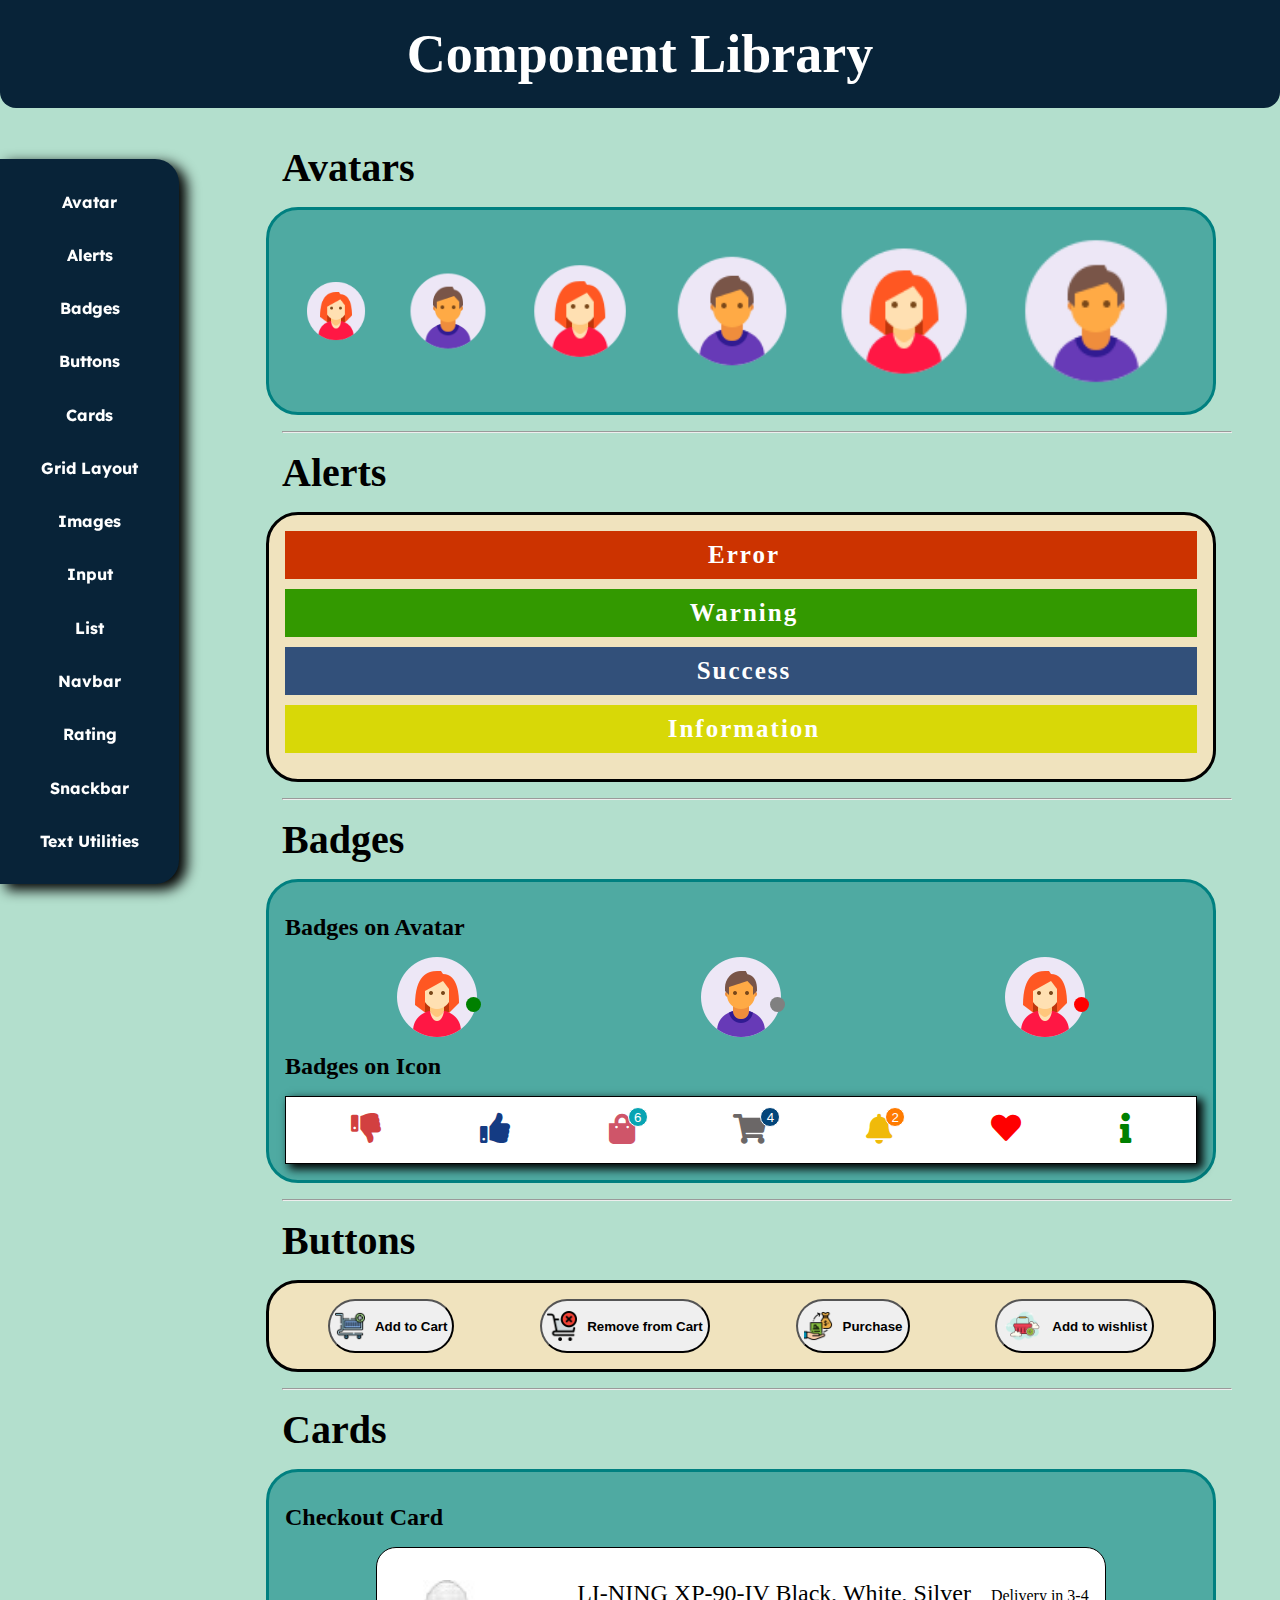
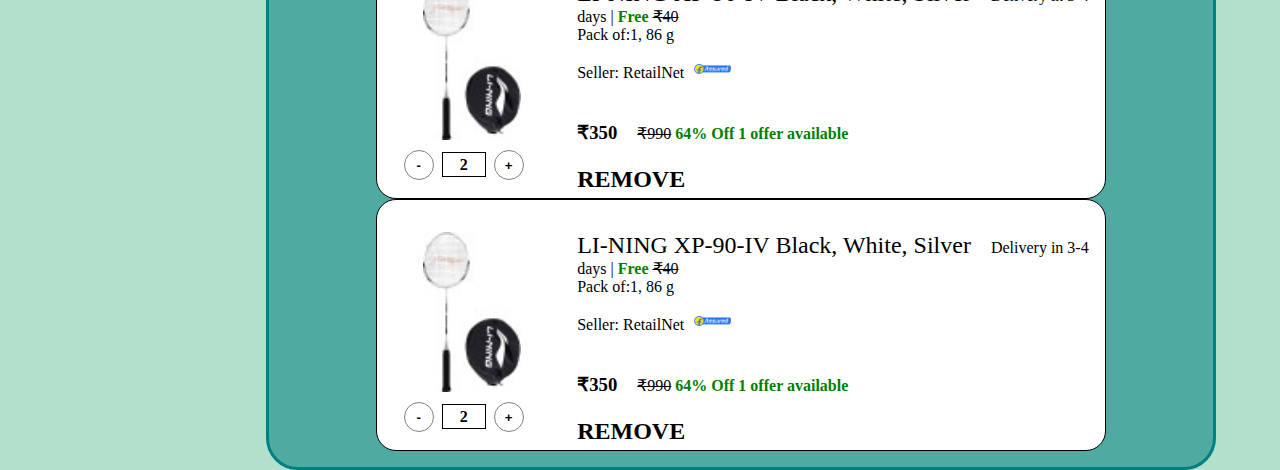
==== public/index.html @ 17024520 "Feat : Added badges on icon" ====
<!DOCTYPE html>
<html lang="en">

<head>
    <meta charset="UTF-8">
    <meta http-equiv="X-UA-Compatible" content="IE=edge">
    <meta name="viewport" content="width=device-width, initial-scale=1.0">
    <link rel="stylesheet" href="https://cdnjs.cloudflare.com/ajax/libs/font-awesome/5.15.3/css/all.min.css" />
    <link rel="stylesheet" href="style.css">
    <title>Component Library</title>
</head>

<body>

    <div class="layout">
        <div class="header">
            <h1>Component Library</h1>
        </div>
        <div class="side-bar">
            <ul>
                <li> <a href>Avatar </a></li>
                <li> <a href>Alerts </a></li>
                <li> <a href>Badges </a></li>
                <li> <a href>Buttons </a></li>
                <li> <a href>Cards </a></li>
                <li> <a href>Grid Layout </a></li>
                <li> <a href>Images </a></li>
                <li> <a href>Input </a></li>
                <li> <a href>List </a></li>
                <li> <a href>Navbar </a></li>
                <li> <a href>Rating </a></li>
                <li> <a href>Snackbar </a></li>
                <li> <a href>Text Utilities </a></li>
            </ul>
        </div>
        <div class="content">

            <!-- Avatar -->
            <div class="avatar">
                <h1 class="card-heading">Avatars</h1>

                <div class="avatars teal-card">
                    <img height="70px" src="../images/female.png" alt="Female">
                    <img height="90px" src="../images/male.png" alt="Male">
                    <img height="110px" src="../images/female.png" alt="Female">
                    <img height="130px" src="../images/male.png" alt="Male">
                    <img height="150px" src="../images/female.png" alt="Female">
                    <img height="170px" src="../images/male.png" alt="Male">
                </div>
            </div>
            <hr />

            <!-- Alerts -->
            <div>
                <h1 class="card-heading">Alerts</h1>
                <div class="offwhite-card alerts">
                    <h3 style=" background-color: rgb(204, 51, 0);" class="alert">Error</h3>
                    <h3 style="background-color: rgb(51, 153, 0)" class="alert">Warning</h3>
                    <h3 style="background-color: rgba(2, 42, 105, 0.801);" class="alert">Success</h3>
                    <h3 style="background-color:rgb(216, 216, 7)" class="alert">Information</h3>
                </div>
            </div>
            <hr />
            <!-- Badges -->
            <div>
                <h1 class="card-heading">Badges</h1>
                <div class="teal-card">
                    <h2 class="sub-heading">Badges on Avatar</h2>
                    <div class="badges-container">
                        <div class="green-image image">
                            <div style="color:green; font-weight:bold" class="dot ">Acitve</div>
                            <div class="green-dot "></div>
                        </div>
                        <div class="gray-image image ">
                            <div style="color:rgb(65, 62, 62); font-weight: bold; " class="dot ">Last seen a year ago</div>
                            <div class="gray-dot "></div>
                        </div>
                        <div class="red-image image ">
                            <div style="color:red;font-weight:bold " class=" dot ">Active 3h ago</div>
                            <div class="red-dot "></div>
                        </div>
                    </div>
                    <h2 class="sub-heading">Badges on Icon</h2>
                    <div class="icons">
                        <i style="color:rgba(200, 21, 21, 0.815)" class="fas fa-thumbs-down"></i>
                        <i style="color:rgb(20, 59, 131)" class="fas fa-thumbs-up"></i>
                        <div class="icon-tag">
                            <i style="color:rgb(207, 85, 105)" class="fas fa-shopping-bag"></i><button style="background-color:rgb(8, 164, 179);" class="number-on-icon">6</button>
                        </div>
                        <div class="icon-tag">
                            <i style="color:rgb(107, 103, 103)" class="fas fa-shopping-cart"></i>
                            <button style="background-color:rgb(3, 69, 122)" class="number-on-icon">4</button>
                        </div>
                        <div class="icon-tag">
                            <i style="color:rgb(240, 186, 10)" class="fas fa-bell"></i>
                            <button style="background-color:rgb(255, 123, 0); color:white" class="number-on-icon">2</button>
                        </div>


                        <i style="color:red" class="fas fa-heart"></i>
                        <i style="color:green" class="fas fa-info"></i>
                    </div>

                </div>
            </div>
            <hr>
            <!-- Buttons -->
            <div>
                <h1 class="card-heading ">Buttons</h1>
                <div class="offwhite-card ">
                    <div class="buttons ">
                        <button class="inline-button ">
                            <img height="30px " src="../images/add-to-cart.png " alt=" ">
                                Add to Cart
                        </button>
                        <button class="inline-button ">
                            <img height="30px " src="../images/remove-from-cart.png " alt=" ">
                                Remove from Cart
                        </button>
                        <button class="inline-button ">
                            <img height="30px " src="../images/purchase.png " alt=" ">
                                Purchase
                        </button>
                        <button class="inline-button ">
                            <img height="40px " src="../images/add-to-wishlist.png " alt=" ">
                                Add to wishlist
                        </button>
                    </div>

                </div>
            </div>
            <hr>

            <!-- Cards -->
            <div>
                <h1 class="card-heading">Cards</h1>
                <div class="teal-card">
                    <h2 class="sub-heading">Checkout Card</h2>
                    <div class="product-card">
                        <div class="product-img"></div>
                        <div class="product-desc">
                            <div class="product-information">
                                <h2 style="font-weight: lighter">LI-NING XP-90-IV Black, White, Silver</h2>
                                <span>Delivery in 3-4 days | </span>
                                <span style="color:green;font-weight:bold ">Free</span>
                                <s>₹40</s>
                                <p>Pack of:1, 86 g</p>
                                <div style="display: flex;">
                                    <p style="margin-right:10px">Seller: RetailNet </p>
                                    <img height="10px" src=" ../images/fassured.png " alt=" ">
                                </div>
                                <h3>₹350</h3> <span> <s>₹990</s></span>
                                <strong style="color:green">64% Off 1 offer available </strong>
                                <br>
                                <h2 style="display:block; font: size 1rem;margin-top:1.4rem; ">REMOVE</h2>
                            </div>
                        </div>
                        <div class=" product-regulator ">
                            <button>-</button>
                            <span>2</span>
                            <button>+</button>
                        </div>
                    </div>
                    <div class="product-card">
                        <div class="product-img"></div>
                        <div class="product-desc">
                            <div class="product-information">
                                <h2 style="font-weight: lighter">LI-NING XP-90-IV Black, White, Silver</h2>
                                <span>Delivery in 3-4 days | </span>
                                <span style="color:green;font-weight:bold ">Free</span>
                                <s>₹40</s>
                                <p>Pack of:1, 86 g</p>
                                <div style="display: flex;">
                                    <p style="margin-right:10px">Seller: RetailNet </p>
                                    <img height="10px" src=" ../images/fassured.png " alt=" ">
                                </div>
                                <h3>₹350</h3> <span> <s>₹990</s></span>
                                <strong style="color:green">64% Off 1 offer available </strong>
                                <br>
                                <h2 style="display:block; font: size 1rem;margin-top:1.4rem; ">REMOVE</h2>
                            </div>
                        </div>
                        <div class=" product-regulator ">
                            <button>-</button>
                            <span>2</span>
                            <button>+</button>
                        </div>
                    </div>
                    <div class="footer ">
                    </div>
                </div>

            </div>
        </div>
</body>

</html>
---- public/style.css ----
@import url('https://fonts.googleapis.com/css2?family=Lexend&display=swap');
 :root {
    --primarry-blue: #082338;
    --primary-green: #6DD47E;
}

*,
 ::after,
 ::before {
    padding: 0;
    margin: 0;
    box-sizing: border-box;
}

body {
    background-color: rgb(179, 223, 205);
}

.header {
    grid-area: header;
    display: flex;
    text-align: center;
    align-items: center;
    justify-content: center;
    font-size: 27px;
    border-radius: 0 0 1rem 1rem;
    background-color: var(--primarry-blue);
    color: white;
    height: 12vh;
}

.content {
    grid-area: content;
    margin-top: 6rem;
    margin-right: 2rem;
    margin-left: 1rem;
}

.side-bar {
    grid-area: side-bar;
    margin: 6rem 2rem 0rem 0rem;
    position: fixed;
    font-family: 'Lexend', sans-serif;
    color: white;
    padding: 1rem;
    top: 7%;
    font-weight: bold;
    width: 14%;
    height: 80.5vh;
    border-radius: 0 1.5rem 1.5rem 0;
    background-color: var(--primarry-blue);
    text-align: center;
    box-shadow: 7px 5px 13px 1px black;
    min-width: 100px;
}

hr {
    margin: 1rem;
}

.side-bar>ul {
    list-style: none;
    display: flex;
    flex-direction: column;
    justify-content: space-around;
    align-items: center;
    height: 100%;
}

.side-bar>ul>li {
    width: 100%;
}

.side-bar>ul>li>a {
    text-decoration: none;
    color: white
}

.side-bar>ul>li>a:hover {
    background-color: white;
    color: black;
    display: block;
    box-shadow: 7px 2px 13px 1px black;
    border-radius: 1rem;
    transition: 0.2s ease-out;
}

.footer {
    grid-area: footer;
}

.layout {
    display: grid;
    grid-template-columns: 250px 1fr;
    grid-template-rows: 3rem auto;
    grid-template-areas: "header header" "side-bar content" "footer footer";
}

.teal-card {
    background-color: rgba(0, 128, 128, 0.562);
    border: 3px solid teal;
    margin-right: 2rem;
    padding: 1rem;
    border-radius: 2rem;
}

.offwhite-card {
    background-color: #f0e3be;
    border: 3px solid rgb(0, 0, 0);
    margin-right: 2rem;
    padding: 1rem;
    border-radius: 2rem;
}

.avatars {
    text-align: center;
    display: flex;
    justify-content: space-around;
    align-items: center;
}

.card-heading {
    font-size: 40px;
    padding-left: 1rem;
    margin-bottom: 1rem;
}

.alerts {
    display: flex;
    flex-direction: column;
    text-align: center;
}

.alert {
    padding: 10px;
    letter-spacing: 2px;
    font-weight: bold;
    padding-left: 1rem;
    margin-bottom: 10px;
    color: white;
    font-size: 25px;
}

.sub-heading {
    margin-bottom: 1rem;
    margin-top: 1rem;
}


/* badges are form header */

.green-image {
    background: url("../images/female.png");
    width: 5rem;
    height: 5rem;
    background-position: center;
    background-repeat: no-repeat;
    position: relative;
}

.black-image {
    background: url("../images/female.png");
    width: 5rem;
    height: 5rem;
    background-position: center;
    background-repeat: no-repeat;
    position: relative;
}

.gray-image {
    background: url("../images/male.png");
    width: 5rem;
    height: 5rem;
    background-position: center;
    background-repeat: no-repeat;
    position: relative;
}

.image>div {
    width: 15px;
    height: 15px;
    background-color: green;
    border-radius: 50%;
    position: absolute;
    right: -5%;
    top: 50%;
}

.badges-container {
    display: flex;
    flex-direction: row;
    justify-content: space-around;
}

div.green-dot {
    background: green;
}

div.gray-dot {
    background: gray;
}

div.red-dot {
    background: red;
}

.green-image {
    background: url("../images/female.png");
    width: 5rem;
    height: 5rem;
    background-position: center;
    background-repeat: no-repeat;
    position: relative;
}

.red-image {
    background: url("../images/female.png");
    width: 5rem;
    height: 5rem;
    background-position: center;
    background-repeat: no-repeat;
    position: relative;
}

.gray-image {
    background: url("../images/male.png");
    width: 5rem;
    height: 5rem;
    background-position: center;
    background-repeat: no-repeat;
    position: relative;
}

div.dot {
    width: 100px;
    height: 30px;
    background-color: rgb(250, 250, 250);
    border-radius: 0px;
    position: absolute;
    top: 38%;
    left: 100%;
    display: none;
    border: 1px solid black;
}

.image:hover>div.dot {
    display: block;
    border-radius: 1rem;
    text-align: center;
    font-size: 0.7rem;
    padding-top: 0.4rem;
}

.icons {
    border: 1px solid black;
    padding: 1rem;
    font-size: 30px;
    background-color: white;
    display: flex;
    justify-content: space-around;
    box-shadow: 5px 4px 9px 1px rgb(0 0 0);
    position: relative;
}

.icon-tag {
    position: relative;
    z-index: 1;
}

.number-on-icon {
    position: absolute;
    height: 20px;
    width: 20px;
    border-radius: 50%;
    border: 0px;
    z-index: 2;
    color: white;
    border: 1px solid white;
    overflow: hidden;
    right: -13px;
    top: -6px;
}

.inline-button {
    display: flex;
    justify-content: space-between;
    align-items: center;
    padding: 5px;
    border-radius: 2rem;
    font-weight: bold;
}

.buttons {
    display: flex;
    justify-content: space-around;
}

.buttons img {
    margin-right: 10px;
}

.product-img {
    grid-area: "product-img";
    background: url("../images/item1.jpeg");
    background-repeat: no-repeat;
    height: 100%;
    background-position: center;
    width: 100%;
    margin-top: 1rem;
    background-size: contain;
}

.product-regulator {
    margin-top: 1rem;
    margin-left: 20px;
    text-align: center;
    grid-area: "regulator";
    width: 70%
}

.product-desc {
    grid-area: "desc";
    margin-top: 1rem;
}

.product-card {
    display: grid;
    background: white;
    grid-template-columns: 190px 1fr;
    grid-template-rows: 10rem 3rem;
    grid-template-areas: "product-img desc" "regulator desc";
    grid-gap: 10px;
    margin: auto;
    border: 1px solid black;
    max-width: 80%;
    padding: 1rem 0;
    border-radius: 20px;
}

.product-regulator span {
    border: 1px solid black;
    margin: 0 4px;
    padding: 3px 17px;
    font-weight: bold;
}

.product-regulator button {
    padding: 0 10px;
    border-radius: 50%;
    height: 30px;
    border: 1px solid gray;
    background-color: white;
    font-weight: bold;
    width: 30px;
}

.product-information h2,
.product-information h3 {
    display: inline;
    margin-right: 1rem;
    margin-top: 1rem;
}

.product-information * {
    margin-bottom: 20px;
}
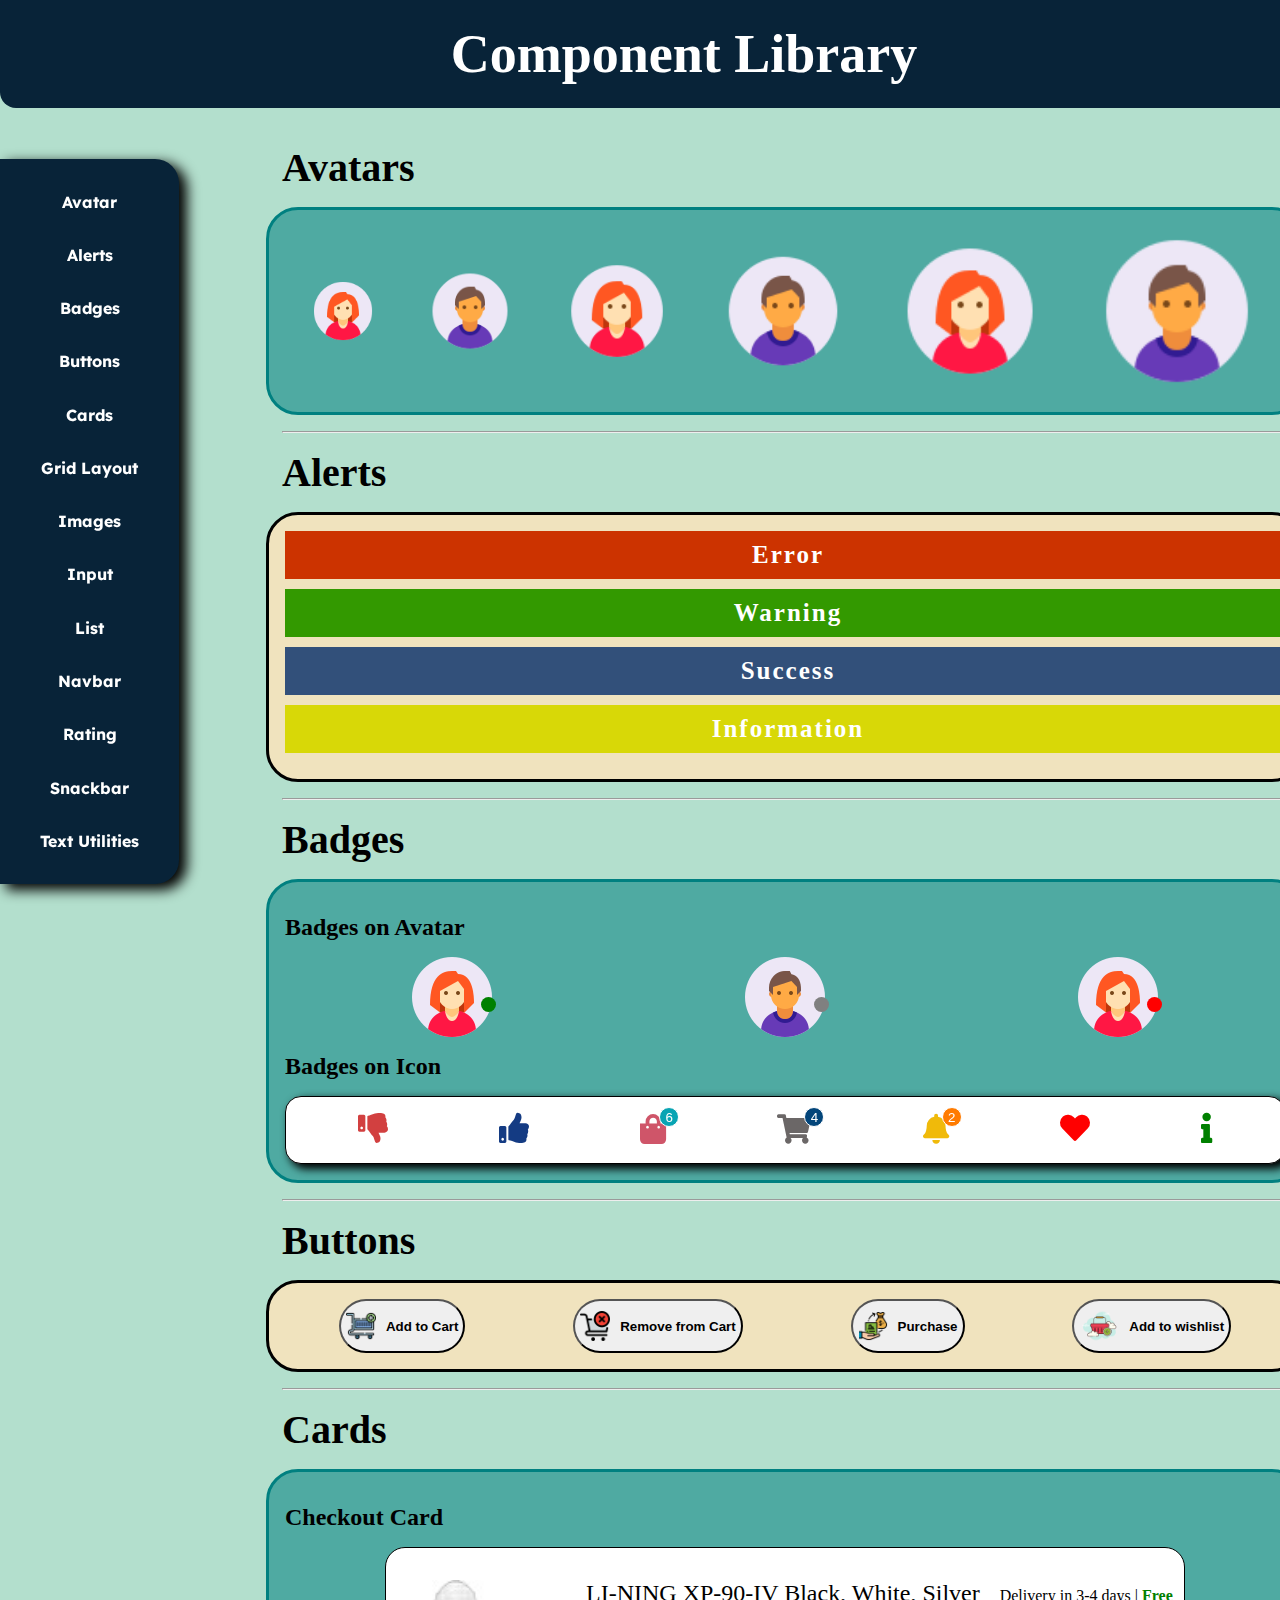
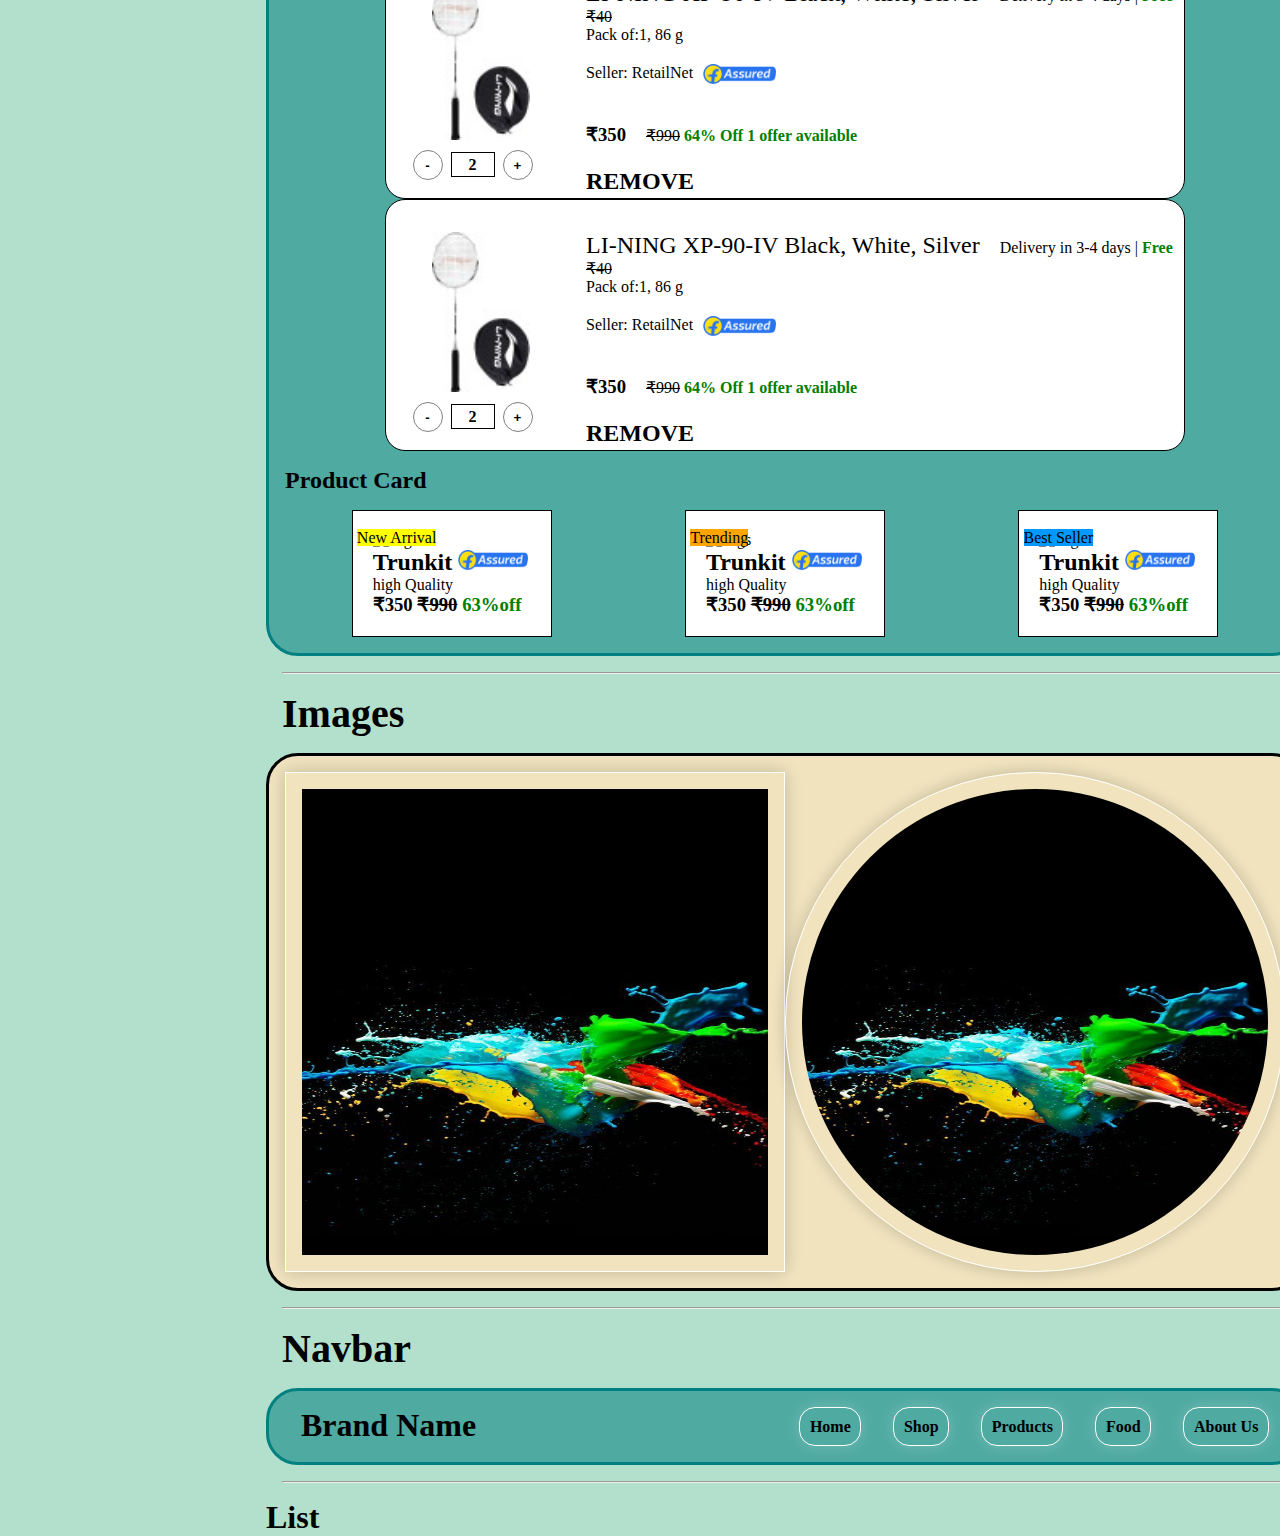
==== commit 0d9b3e0f: "Feat : Added Images and Navbar" ====
--- a/public/index.html
+++ b/public/index.html
@@ -147,7 +147,7 @@
                                 <p>Pack of:1, 86 g</p>
                                 <div style="display: flex;">
                                     <p style="margin-right:10px">Seller: RetailNet </p>
-                                    <img height="10px" src=" ../images/fassured.png " alt=" ">
+                                    <img height="20px" src=" ../images/fassured.png " alt=" ">
                                 </div>
                                 <h3>₹350</h3> <span> <s>₹990</s></span>
                                 <strong style="color:green">64% Off 1 offer available </strong>
@@ -172,7 +172,7 @@
                                 <p>Pack of:1, 86 g</p>
                                 <div style="display: flex;">
                                     <p style="margin-right:10px">Seller: RetailNet </p>
-                                    <img height="10px" src=" ../images/fassured.png " alt=" ">
+                                    <img height="20px" src=" ../images/fassured.png " alt=" ">
                                 </div>
                                 <h3>₹350</h3> <span> <s>₹990</s></span>
                                 <strong style="color:green">64% Off 1 offer available </strong>
@@ -186,11 +186,101 @@
                             <button>+</button>
                         </div>
                     </div>
+
                     <div class="footer ">
                     </div>
-                </div>
-
-            </div>
+
+                    <h2 class="sub-heading">Product Card</h2>
+                    <div style="margin-top: 10px;" class="cart-opt ">
+                        <div style=" padding:20px;border:1px solid black;background-color: #fff; " class="cart-option ">
+                            <div class="cart-opt-img ">
+                                <div class="cart-tag ">
+                                    <span style="background-color:yellow; ">New Arrival</span>
+                                </div>
+                                <img width="50px " height="170px " src="https://images-na.ssl-images-amazon.com/images/I/815O9y5VD%2BL._SL1500_.jpg " alt="bags ">
+                            </div>
+                            <div class="cart-opt-info ">
+                                <h2>Trunkit <img width="70px " height="20px " src="../images/fassured.png " alt=" "></h2>
+                                <h3 style="font-weight: 200; font-size: 1rem; ">high Quality</h3>
+                                <h3>₹350 <s>₹990</s> <span style="color: green; ">63%off</span></h3>
+                            </div>
+                        </div>
+                        <div style=" padding:20px;border:1px solid black;background-color: #fff; " class="cart-option ">
+                            <div class="cart-opt-img ">
+                                <div class="cart-tag ">
+                                    <span style="background-color: orange;margin-right: 90px; ">Trending</span>
+                                </div>
+                                <img width="50px " height="170px " src="https://images-na.ssl-images-amazon.com/images/I/815O9y5VD%2BL._SL1500_.jpg " alt="bags ">
+                            </div>
+                            <div class="cart-opt-info ">
+                                <h2>Trunkit <img width="70px " height="20px " src="../images/fassured.png " alt=" "></h2>
+                                <h3 style="font-weight: 200; font-size: 1rem; ">high Quality</h3>
+                                <h3>₹350 <s>₹990</s> <span style="color: green; ">63%off</span></h3>
+                            </div>
+                        </div>
+                        <div style=" padding:20px;border:1px solid black;background-color: #fff; " class="cart-option ">
+                            <div class="cart-opt-img ">
+                                <div class="cart-tag ">
+                                    <span style="background-color: rgb(0, 153, 255); padding-bottom: px; ">Best Seller</span>
+                                </div>
+                                <img width="50px " height="170px " src="https://images-na.ssl-images-amazon.com/images/I/815O9y5VD%2BL._SL1500_.jpg " alt="bags ">
+                            </div>
+                            <div class="cart-opt-info ">
+                                <h2>Trunkit <img width="70px " height="20px " src="../images/fassured.png " alt=" "></h2>
+                                <h3 style="font-weight: 200; font-size: 1rem; ">high Quality</h3>
+                                <h3>₹350 <s>₹990</s> <span style="color: green; ">63%off</span></h3>
+                            </div>
+                        </div>
+
+                    </div>
+
+                </div>
+
+            </div>
+            <hr>
+            <!-- Images -->
+            <div>
+                <h1 class="card-heading"> Images</h1>
+                <div class="offwhite-card">
+                    <div style="display: flex; justify-content: space-around;">
+                        <img class="rectangular-image" height="500px" src=" ../images/responsive.jpg " alt="rectangular image ">
+                        <img class="circular-image" src="../images/responsive.jpg" height="500px" alt="">
+                    </div>
+                </div>
+            </div>
+            <hr>
+            <!-- navbar -->
+            <div>
+                <h1 class="card-heading">Navbar</h1>
+                <div class="teal-card">
+                    <div style="display: flex; justify-content: space-between; padding: 0 1rem">
+                        <h1>Brand Name</h1>
+                        <ul style="display:flex; justify-content: space-around;">
+                            <li class="nav-content">
+                                Home
+                            </li>
+                            <li class="nav-content">
+                                Shop
+                            </li>
+                            <li class="nav-content">
+                                Products
+                            </li>
+                            <li class="nav-content">
+                                Food
+                            </li>
+                            <li class="nav-content">
+                                About Us
+                            </li>
+                        </ul>
+                    </div>
+                </div>
+            </div>
+            <hr>
+            <!-- List -->
+            <div>
+                <h1>List</h1>
+            </div>
+
         </div>
 </body>
 
--- a/public/style.css
+++ b/public/style.css
@@ -254,6 +254,7 @@
 .icons {
     border: 1px solid black;
     padding: 1rem;
+    border-radius: 1rem;
     font-size: 30px;
     background-color: white;
     display: flex;
@@ -363,4 +364,66 @@
 
 .product-information * {
     margin-bottom: 20px;
+}
+
+.cart-option {
+    width: 200px;
+    text-align: left;
+}
+
+.cart-opt-img>img {
+    width: 90%;
+    background-size: contain;
+}
+
+.cart-opt-img {
+    position: relative;
+}
+
+.cart-opt {
+    display: flex;
+    flex-direction: row;
+    justify-content: space-around;
+}
+
+.cart-tag {
+    display: inline-block;
+    position: absolute;
+    top: -10%;
+    left: -10%;
+}
+
+.rectangular-image {
+    border: 1px solid white;
+    height: 500px;
+    width: 500px;
+    padding: 1rem;
+    box-shadow: 0 0 1rem 0 rgba(0, 0, 0, .2);
+}
+
+.circular-image {
+    border: 1px solid white;
+    border-radius: 50%;
+    height: 500px;
+    width: 500px;
+    padding: 1rem;
+    box-shadow: 0 0 1rem 0 rgba(0, 0, 0, .2);
+}
+
+.nav-content {
+    border: 1px solid white;
+    margin-left: 2rem;
+    display: inline;
+    align-self: center;
+    font-weight: bolder;
+    padding: 0.6rem;
+    border-radius: 1rem;
+    box-shadow: 0 0 1rem 0 rgba(255, 255, 255, 0.2);
+}
+
+.nav-content:hover {
+    background-color: teal;
+    color: white;
+    box-shadow: 9px 8px 2rem 0px rgb(255 255 255 / 20%);
+    cursor: pointer;
 }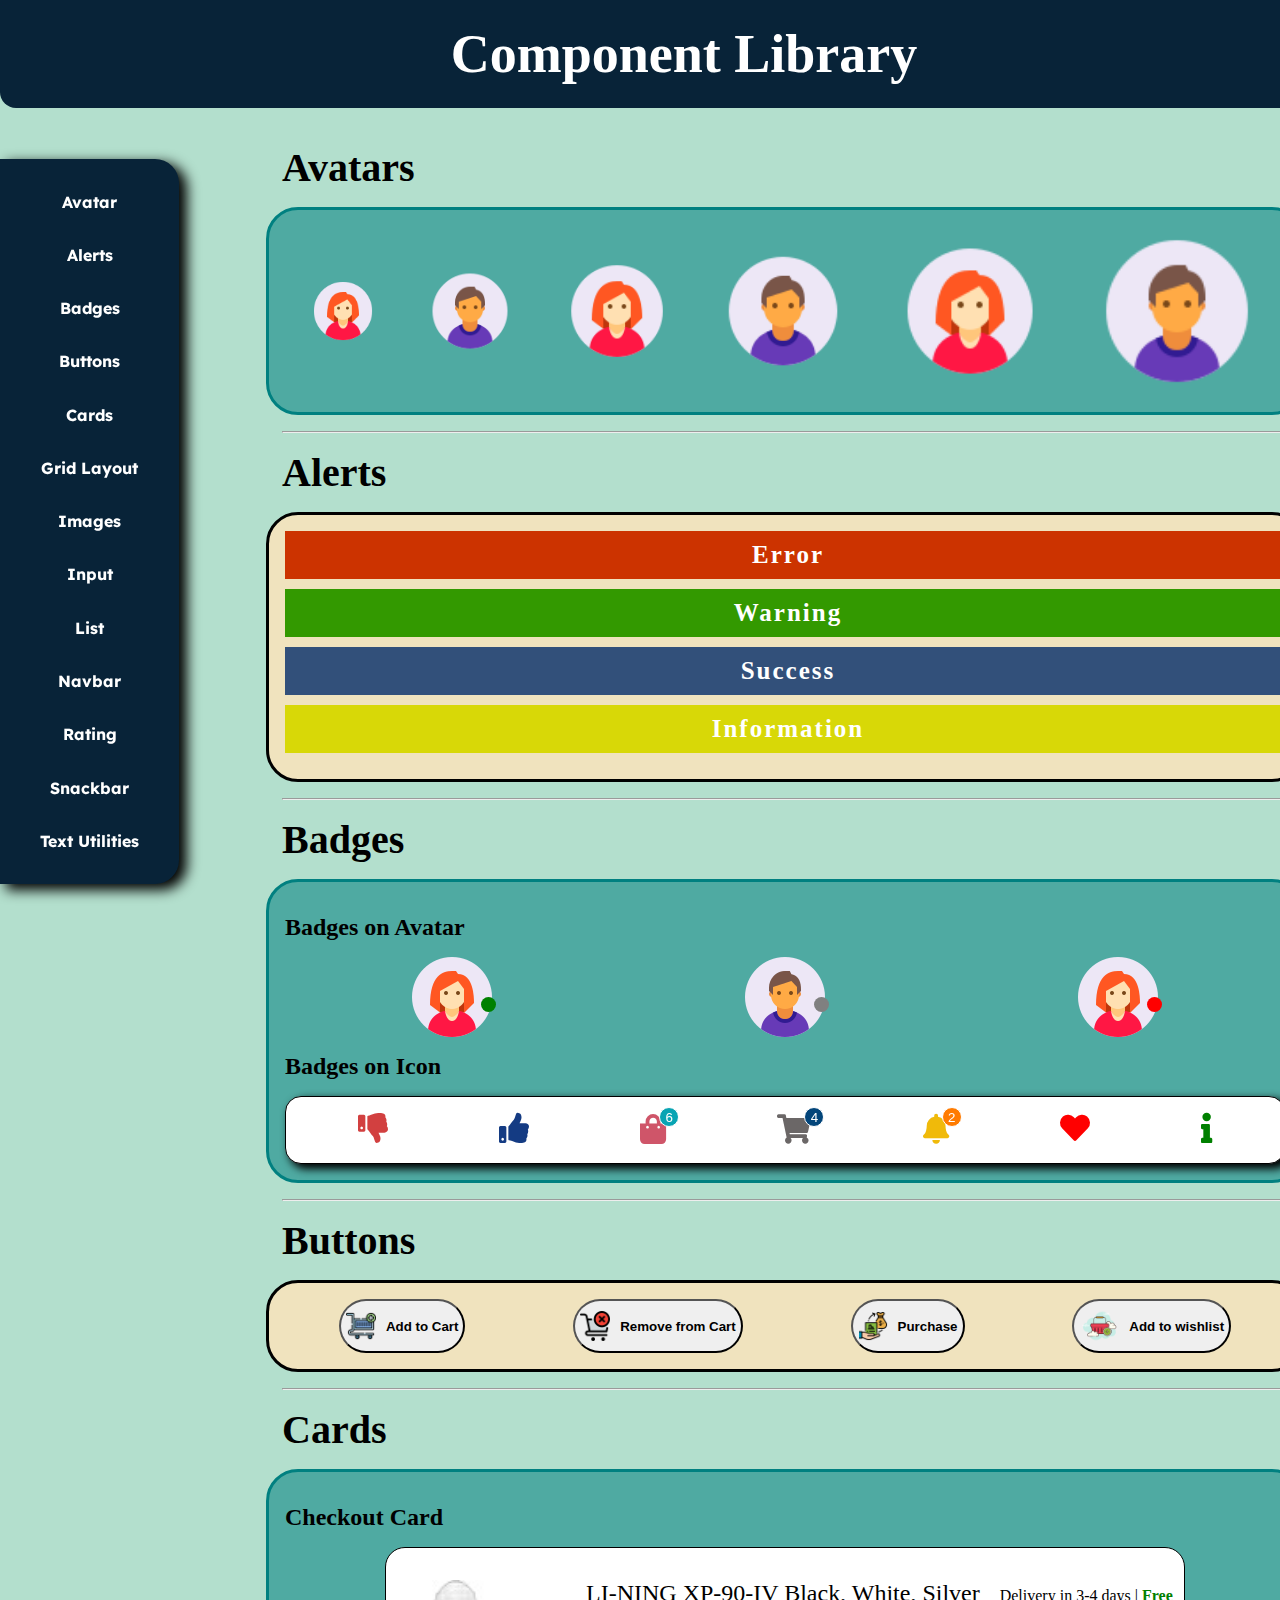
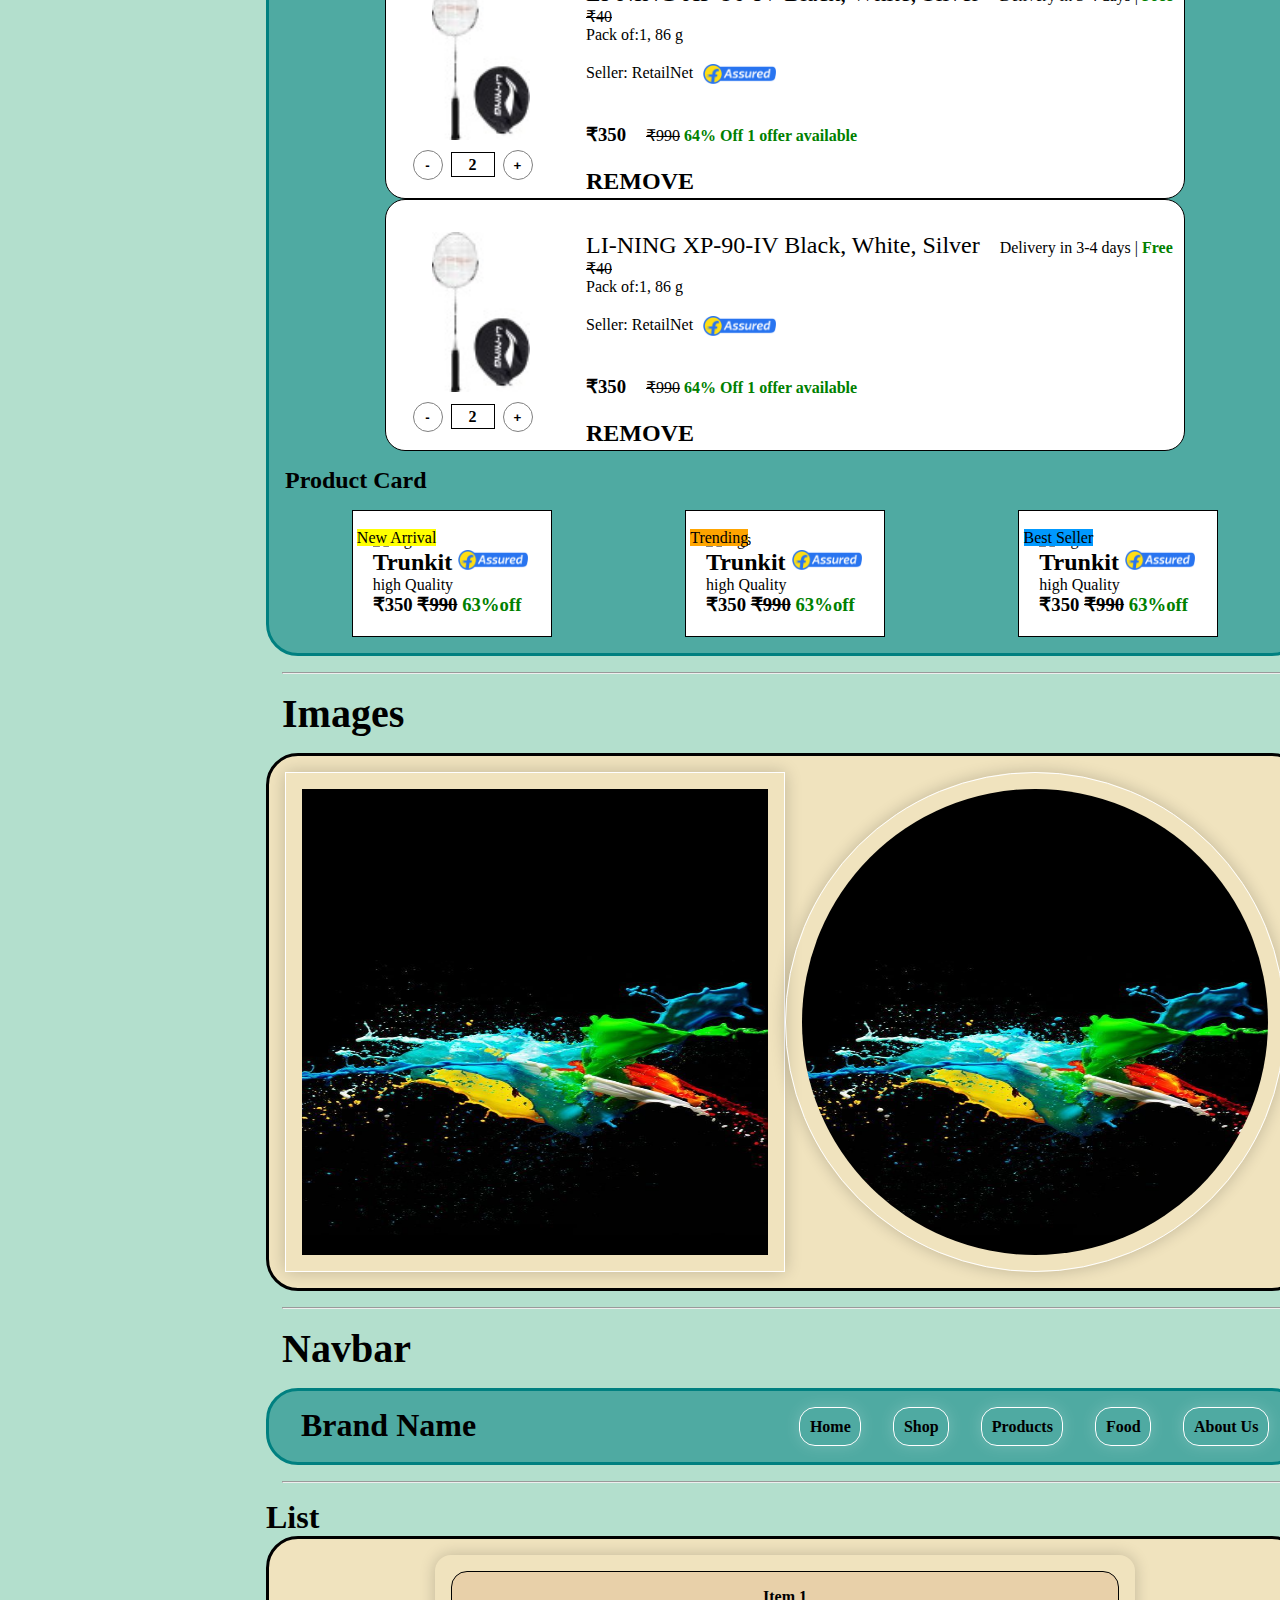
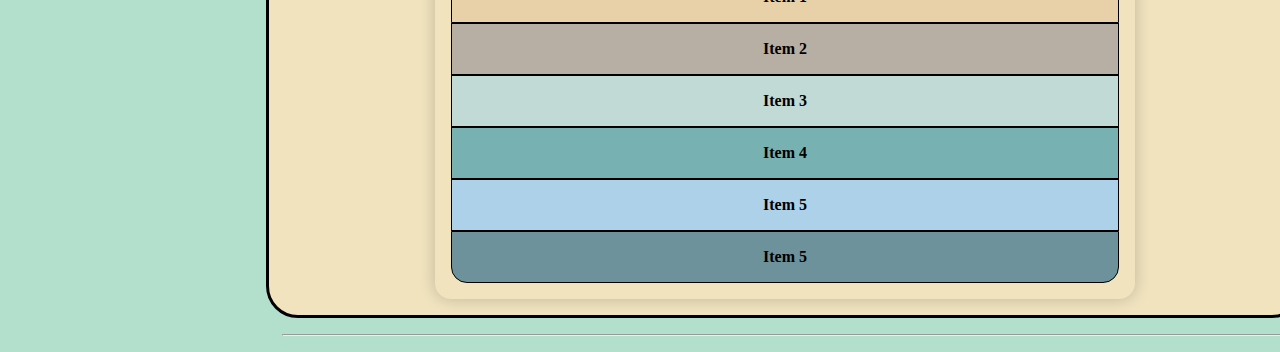
==== commit be37c305: "Feat : Added List" ====
--- a/public/index.html
+++ b/public/index.html
@@ -279,7 +279,18 @@
             <!-- List -->
             <div>
                 <h1>List</h1>
-            </div>
+                <div class=" offwhite-card">
+                    <div class="lists">
+                        <p style="background:#E8D0A9; border-radius: 1rem 1rem 0rem 0rem;" class="list-items">Item 1</p>
+                        <p style="background:#B7AFA3;" class="list-items">Item 2</p>
+                        <p style="background:#C1DAD6;" class="list-items">Item 3</p>
+                        <p style="background:#77b1b1;" class="list-items">Item 4</p>
+                        <p style="background: #ACD1E9;" class="list-items">Item 5</p>
+                        <p style="background:#6d929B; border-radius: 0rem 0rem 1rem 1rem;" class=" list-items ">Item 5</p>
+                    </div>
+                </div>
+            </div>
+            <hr>
 
         </div>
 </body>
--- a/public/style.css
+++ b/public/style.css
@@ -426,4 +426,25 @@
     color: white;
     box-shadow: 9px 8px 2rem 0px rgb(255 255 255 / 20%);
     cursor: pointer;
+}
+
+.lists {
+    display: flex;
+    flex-direction: column;
+    border: 1px;
+    width: 70%;
+    padding: 1rem 1rem;
+    justify-content: center;
+    margin: auto;
+    box-shadow: 0 0 1rem 0 rgba(0, 0, 0, .2);
+    border-radius: 1rem;
+}
+
+.list-items {
+    border: 1px solid black;
+    justify-content: space-around;
+    text-align: center;
+    padding: 1rem;
+    color: black;
+    font-weight: bold;
 }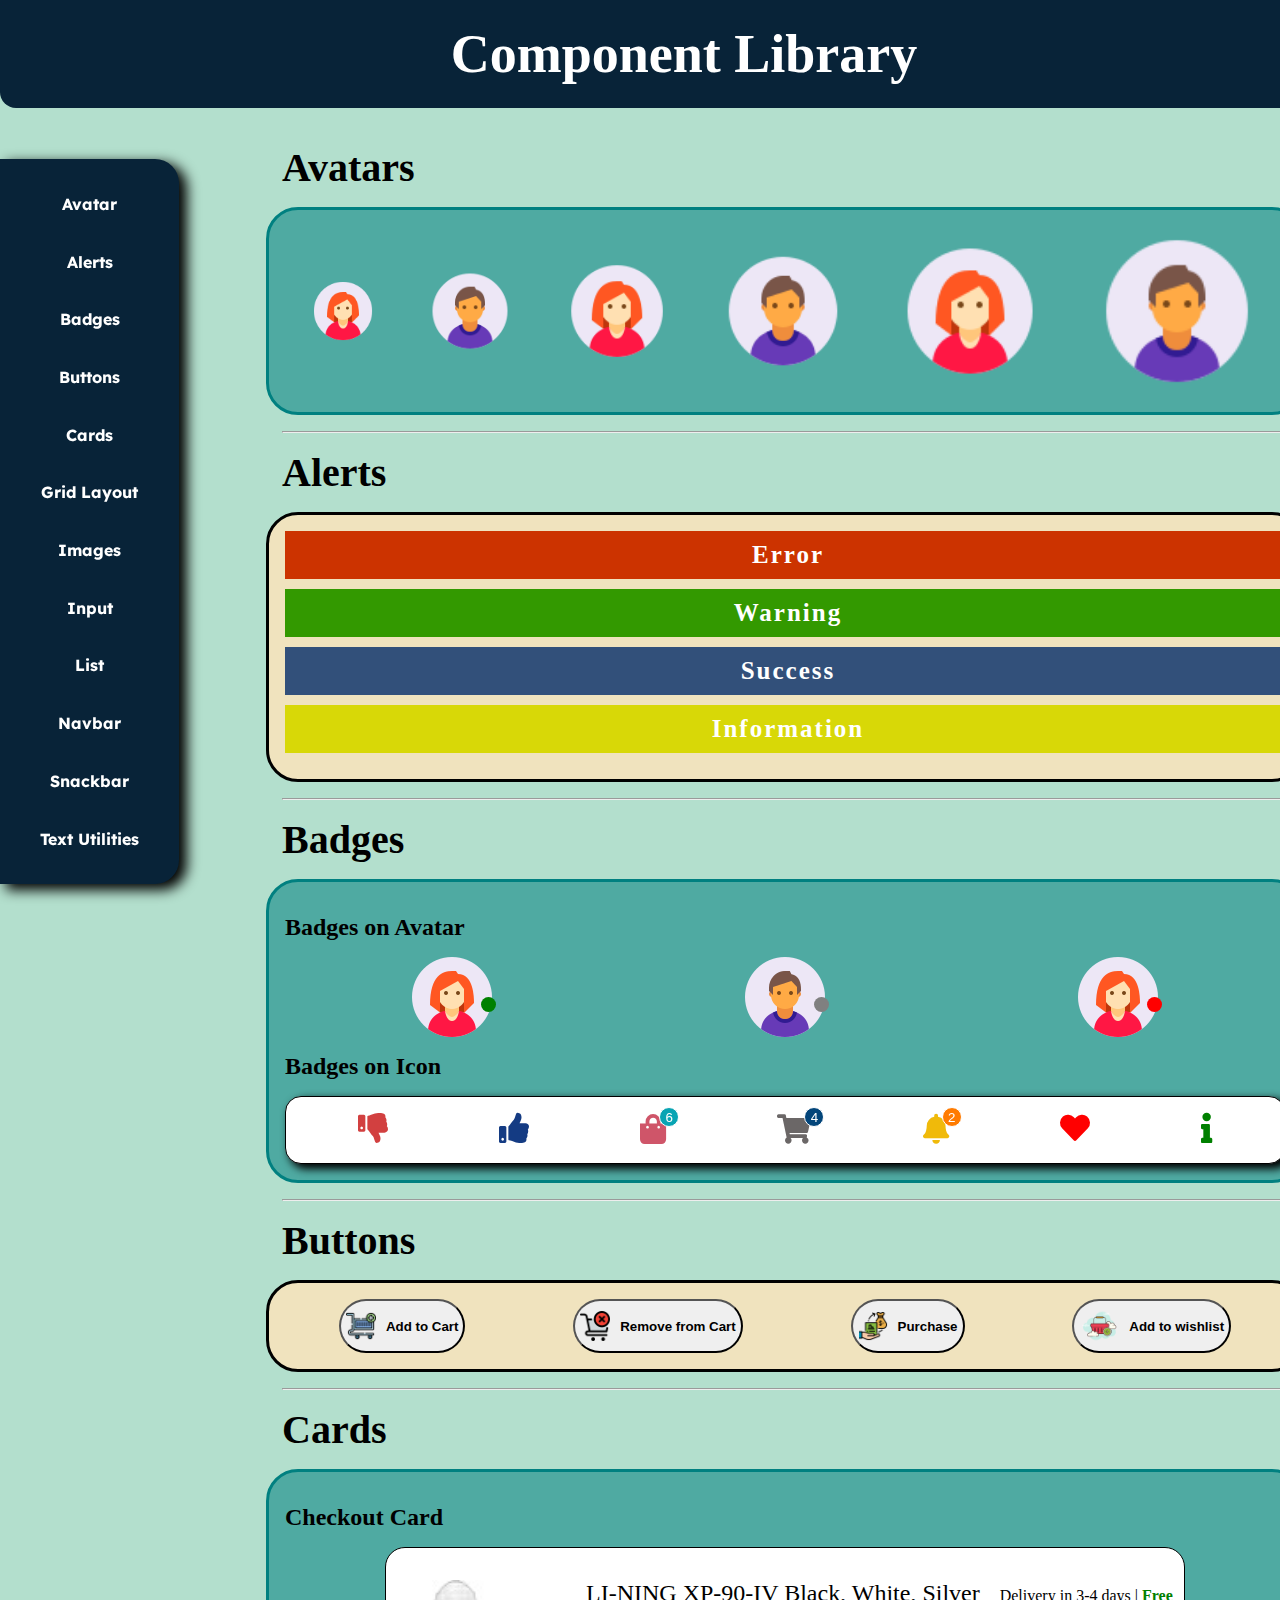
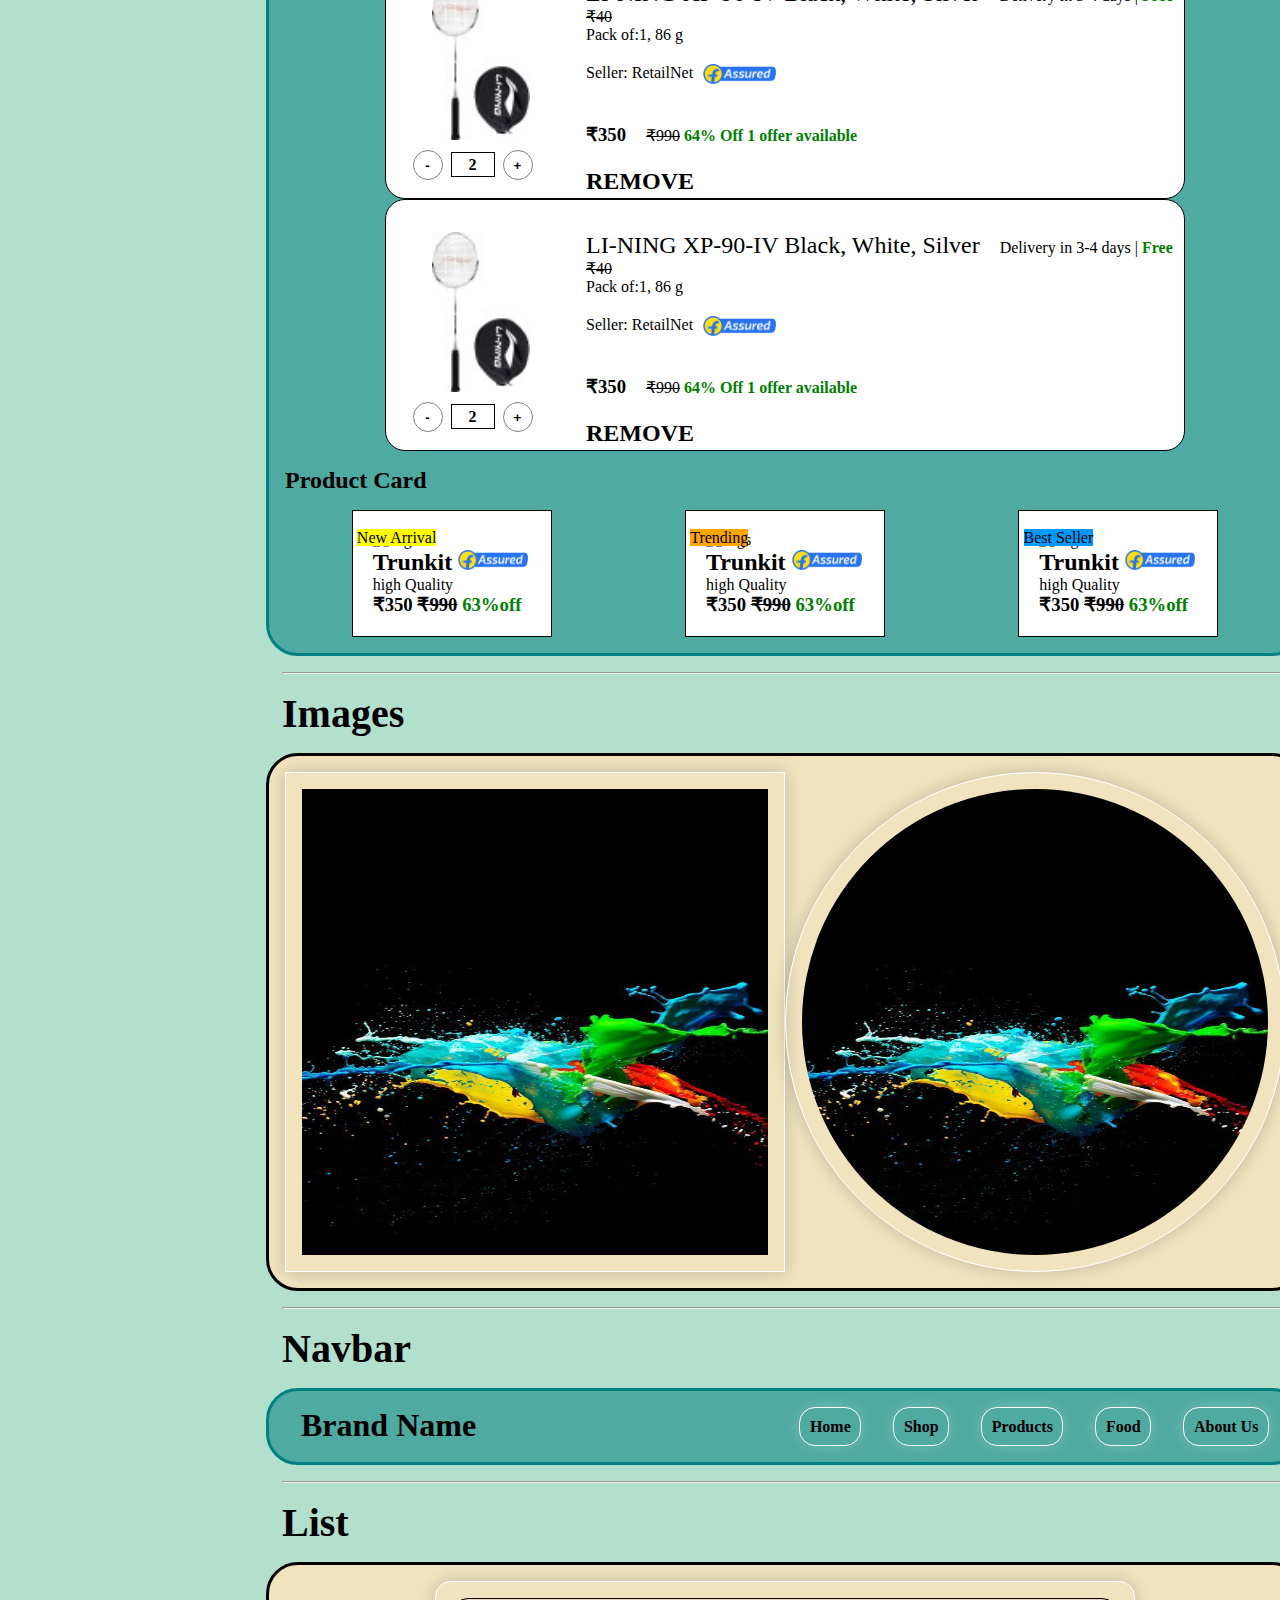
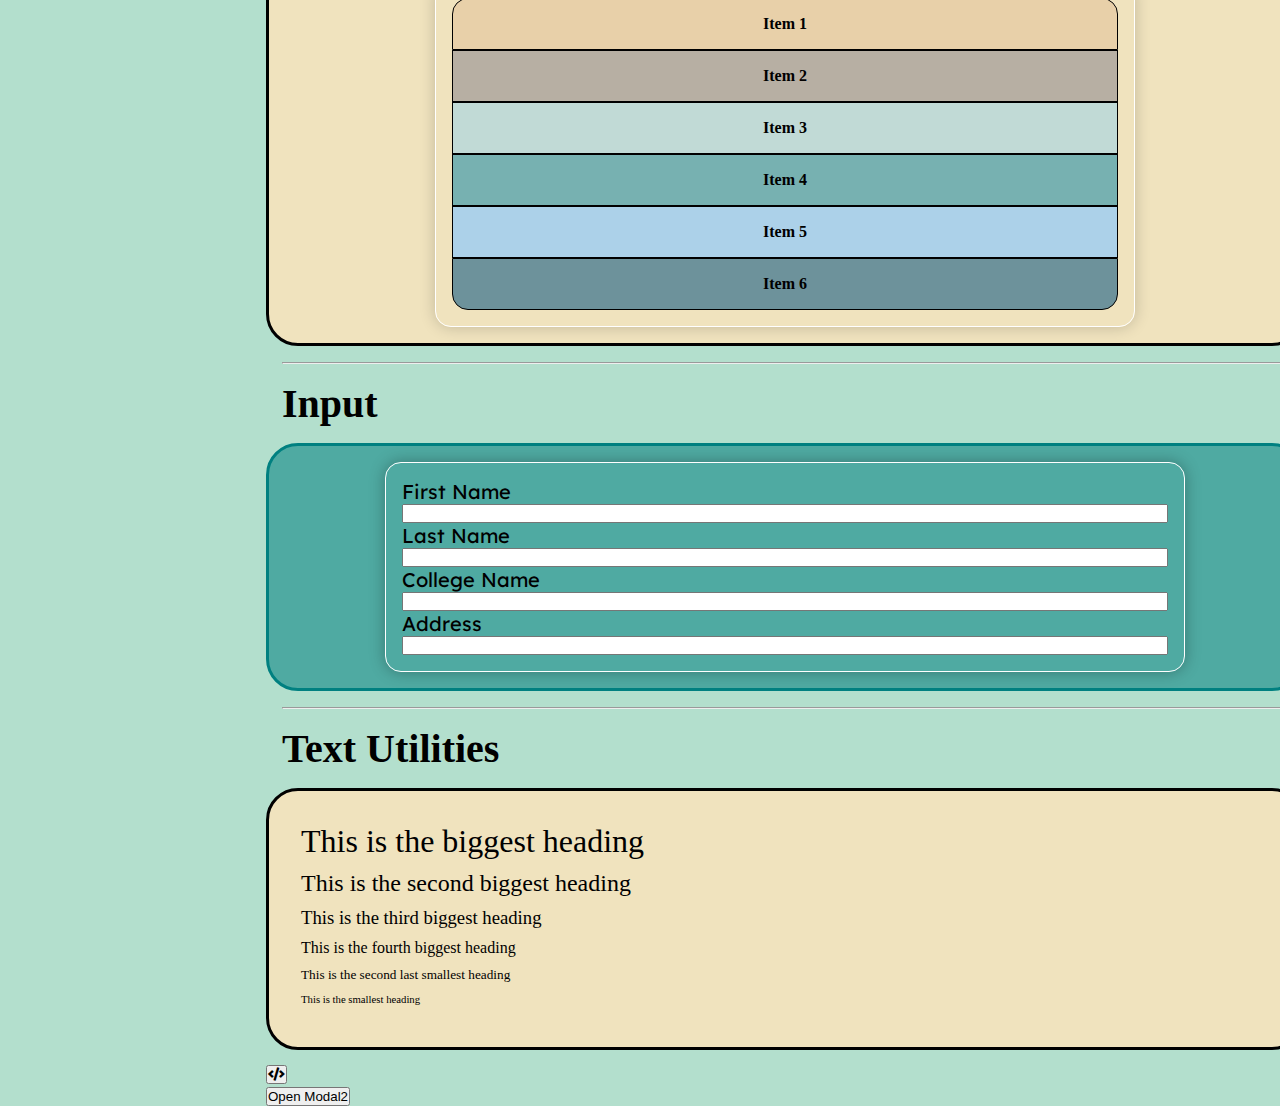
==== commit 97bea10e: "Feat : Added Input, Text Utilities and Modal" ====
--- a/public/index.html
+++ b/public/index.html
@@ -7,6 +7,7 @@
     <meta name="viewport" content="width=device-width, initial-scale=1.0">
     <link rel="stylesheet" href="https://cdnjs.cloudflare.com/ajax/libs/font-awesome/5.15.3/css/all.min.css" />
     <link rel="stylesheet" href="style.css">
+    <script src="../src/app.js"></script>
     <title>Component Library</title>
 </head>
 
@@ -18,17 +19,16 @@
         </div>
         <div class="side-bar">
             <ul>
-                <li> <a href>Avatar </a></li>
-                <li> <a href>Alerts </a></li>
-                <li> <a href>Badges </a></li>
-                <li> <a href>Buttons </a></li>
-                <li> <a href>Cards </a></li>
+                <li> <a href="#avatar">Avatar </a></li>
+                <li> <a href="#alerts">Alerts </a></li>
+                <li> <a href="#badges">Badges </a></li>
+                <li> <a href="#buttons">Buttons </a></li>
+                <li> <a href="#cards">Cards </a></li>
                 <li> <a href>Grid Layout </a></li>
-                <li> <a href>Images </a></li>
-                <li> <a href>Input </a></li>
-                <li> <a href>List </a></li>
-                <li> <a href>Navbar </a></li>
-                <li> <a href>Rating </a></li>
+                <li> <a href="#images">Images </a></li>
+                <li> <a href="#input">Input </a></li>
+                <li> <a href="#list">List </a></li>
+                <li> <a href=#navbar>Navbar </a></li>
                 <li> <a href>Snackbar </a></li>
                 <li> <a href>Text Utilities </a></li>
             </ul>
@@ -36,39 +36,39 @@
         <div class="content">
 
             <!-- Avatar -->
-            <div class="avatar">
-                <h1 class="card-heading">Avatars</h1>
-
-                <div class="avatars teal-card">
-                    <img height="70px" src="../images/female.png" alt="Female">
-                    <img height="90px" src="../images/male.png" alt="Male">
-                    <img height="110px" src="../images/female.png" alt="Female">
-                    <img height="130px" src="../images/male.png" alt="Male">
-                    <img height="150px" src="../images/female.png" alt="Female">
-                    <img height="170px" src="../images/male.png" alt="Male">
+            <div id="avatar" class=" avatar ">
+                <h1 class="card-heading ">Avatars</h1>
+
+                <div class="avatars teal-card ">
+                    <img height="70px " src="../images/female.png " alt="Female ">
+                    <img height="90px " src="../images/male.png " alt="Male ">
+                    <img height="110px " src="../images/female.png " alt="Female ">
+                    <img height="130px " src="../images/male.png " alt="Male ">
+                    <img height="150px " src="../images/female.png " alt="Female ">
+                    <img height="170px " src="../images/male.png " alt="Male ">
                 </div>
             </div>
             <hr />
 
             <!-- Alerts -->
-            <div>
-                <h1 class="card-heading">Alerts</h1>
-                <div class="offwhite-card alerts">
-                    <h3 style=" background-color: rgb(204, 51, 0);" class="alert">Error</h3>
-                    <h3 style="background-color: rgb(51, 153, 0)" class="alert">Warning</h3>
-                    <h3 style="background-color: rgba(2, 42, 105, 0.801);" class="alert">Success</h3>
-                    <h3 style="background-color:rgb(216, 216, 7)" class="alert">Information</h3>
+            <div id="alerts">
+                <h1 class="card-heading ">Alerts</h1>
+                <div class="offwhite-card alerts ">
+                    <h3 style=" background-color: rgb(204, 51, 0); " class="alert ">Error</h3>
+                    <h3 style="background-color: rgb(51, 153, 0) " class="alert ">Warning</h3>
+                    <h3 style="background-color: rgba(2, 42, 105, 0.801); " class="alert ">Success</h3>
+                    <h3 style="background-color:rgb(216, 216, 7) " class="alert ">Information</h3>
                 </div>
             </div>
             <hr />
             <!-- Badges -->
-            <div>
-                <h1 class="card-heading">Badges</h1>
-                <div class="teal-card">
-                    <h2 class="sub-heading">Badges on Avatar</h2>
-                    <div class="badges-container">
-                        <div class="green-image image">
-                            <div style="color:green; font-weight:bold" class="dot ">Acitve</div>
+            <div id="badges">
+                <h1 class="card-heading ">Badges</h1>
+                <div class="teal-card ">
+                    <h2 class="sub-heading ">Badges on Avatar</h2>
+                    <div class="badges-container ">
+                        <div class="green-image image ">
+                            <div style="color:green; font-weight:bold " class="dot ">Acitve</div>
                             <div class="green-dot "></div>
                         </div>
                         <div class="gray-image image ">
@@ -80,32 +80,32 @@
                             <div class="red-dot "></div>
                         </div>
                     </div>
-                    <h2 class="sub-heading">Badges on Icon</h2>
-                    <div class="icons">
-                        <i style="color:rgba(200, 21, 21, 0.815)" class="fas fa-thumbs-down"></i>
-                        <i style="color:rgb(20, 59, 131)" class="fas fa-thumbs-up"></i>
-                        <div class="icon-tag">
-                            <i style="color:rgb(207, 85, 105)" class="fas fa-shopping-bag"></i><button style="background-color:rgb(8, 164, 179);" class="number-on-icon">6</button>
-                        </div>
-                        <div class="icon-tag">
-                            <i style="color:rgb(107, 103, 103)" class="fas fa-shopping-cart"></i>
-                            <button style="background-color:rgb(3, 69, 122)" class="number-on-icon">4</button>
-                        </div>
-                        <div class="icon-tag">
-                            <i style="color:rgb(240, 186, 10)" class="fas fa-bell"></i>
-                            <button style="background-color:rgb(255, 123, 0); color:white" class="number-on-icon">2</button>
-                        </div>
-
-
-                        <i style="color:red" class="fas fa-heart"></i>
-                        <i style="color:green" class="fas fa-info"></i>
+                    <h2 class="sub-heading ">Badges on Icon</h2>
+                    <div class="icons ">
+                        <i style="color:rgba(200, 21, 21, 0.815) " class="fas fa-thumbs-down "></i>
+                        <i style="color:rgb(20, 59, 131) " class="fas fa-thumbs-up "></i>
+                        <div class="icon-tag ">
+                            <i style="color:rgb(207, 85, 105) " class="fas fa-shopping-bag "></i><button style="background-color:rgb(8, 164, 179); " class="number-on-icon ">6</button>
+                        </div>
+                        <div class="icon-tag ">
+                            <i style="color:rgb(107, 103, 103) " class="fas fa-shopping-cart "></i>
+                            <button style="background-color:rgb(3, 69, 122) " class="number-on-icon ">4</button>
+                        </div>
+                        <div class="icon-tag ">
+                            <i style="color:rgb(240, 186, 10) " class="fas fa-bell "></i>
+                            <button style="background-color:rgb(255, 123, 0); color:white " class="number-on-icon ">2</button>
+                        </div>
+
+
+                        <i style="color:red " class="fas fa-heart "></i>
+                        <i style="color:green " class="fas fa-info "></i>
                     </div>
 
                 </div>
             </div>
             <hr>
             <!-- Buttons -->
-            <div>
+            <div id="buttons">
                 <h1 class="card-heading ">Buttons</h1>
                 <div class="offwhite-card ">
                     <div class="buttons ">
@@ -132,25 +132,25 @@
             <hr>
 
             <!-- Cards -->
-            <div>
-                <h1 class="card-heading">Cards</h1>
-                <div class="teal-card">
-                    <h2 class="sub-heading">Checkout Card</h2>
-                    <div class="product-card">
-                        <div class="product-img"></div>
-                        <div class="product-desc">
-                            <div class="product-information">
-                                <h2 style="font-weight: lighter">LI-NING XP-90-IV Black, White, Silver</h2>
+            <div id="cards">
+                <h1 class="card-heading ">Cards</h1>
+                <div class="teal-card ">
+                    <h2 class="sub-heading ">Checkout Card</h2>
+                    <div class="product-card ">
+                        <div class="product-img "></div>
+                        <div class="product-desc ">
+                            <div class="product-information ">
+                                <h2 style="font-weight: lighter ">LI-NING XP-90-IV Black, White, Silver</h2>
                                 <span>Delivery in 3-4 days | </span>
                                 <span style="color:green;font-weight:bold ">Free</span>
                                 <s>₹40</s>
                                 <p>Pack of:1, 86 g</p>
-                                <div style="display: flex;">
-                                    <p style="margin-right:10px">Seller: RetailNet </p>
-                                    <img height="20px" src=" ../images/fassured.png " alt=" ">
+                                <div style="display: flex; ">
+                                    <p style="margin-right:10px ">Seller: RetailNet </p>
+                                    <img height="20px " src=" ../images/fassured.png " alt=" ">
                                 </div>
                                 <h3>₹350</h3> <span> <s>₹990</s></span>
-                                <strong style="color:green">64% Off 1 offer available </strong>
+                                <strong style="color:green ">64% Off 1 offer available </strong>
                                 <br>
                                 <h2 style="display:block; font: size 1rem;margin-top:1.4rem; ">REMOVE</h2>
                             </div>
@@ -161,21 +161,21 @@
                             <button>+</button>
                         </div>
                     </div>
-                    <div class="product-card">
-                        <div class="product-img"></div>
-                        <div class="product-desc">
-                            <div class="product-information">
-                                <h2 style="font-weight: lighter">LI-NING XP-90-IV Black, White, Silver</h2>
+                    <div class="product-card ">
+                        <div class="product-img "></div>
+                        <div class="product-desc ">
+                            <div class="product-information ">
+                                <h2 style="font-weight: lighter ">LI-NING XP-90-IV Black, White, Silver</h2>
                                 <span>Delivery in 3-4 days | </span>
                                 <span style="color:green;font-weight:bold ">Free</span>
                                 <s>₹40</s>
                                 <p>Pack of:1, 86 g</p>
-                                <div style="display: flex;">
-                                    <p style="margin-right:10px">Seller: RetailNet </p>
-                                    <img height="20px" src=" ../images/fassured.png " alt=" ">
+                                <div style="display: flex; ">
+                                    <p style="margin-right:10px ">Seller: RetailNet </p>
+                                    <img height="20px " src=" ../images/fassured.png " alt=" ">
                                 </div>
                                 <h3>₹350</h3> <span> <s>₹990</s></span>
-                                <strong style="color:green">64% Off 1 offer available </strong>
+                                <strong style="color:green ">64% Off 1 offer available </strong>
                                 <br>
                                 <h2 style="display:block; font: size 1rem;margin-top:1.4rem; ">REMOVE</h2>
                             </div>
@@ -190,8 +190,8 @@
                     <div class="footer ">
                     </div>
 
-                    <h2 class="sub-heading">Product Card</h2>
-                    <div style="margin-top: 10px;" class="cart-opt ">
+                    <h2 class="sub-heading ">Product Card</h2>
+                    <div style="margin-top: 10px; " class="cart-opt ">
                         <div style=" padding:20px;border:1px solid black;background-color: #fff; " class="cart-option ">
                             <div class="cart-opt-img ">
                                 <div class="cart-tag ">
@@ -239,60 +239,140 @@
             </div>
             <hr>
             <!-- Images -->
+            <div id="images">
+                <h1 class="card-heading "> Images</h1>
+                <div class="offwhite-card ">
+                    <div style="display: flex; justify-content: space-around; ">
+                        <img class="rectangular-image " height="500px " src=" ../images/responsive.jpg " alt="rectangular image ">
+                        <img class="circular-image " src="../images/responsive.jpg " height="500px " alt=" ">
+                    </div>
+                </div>
+            </div>
+            <hr>
+            <!-- navbar -->
+            <div id="navbar">
+                <h1 class="card-heading ">Navbar</h1>
+                <div class="teal-card ">
+                    <div style="display: flex; justify-content: space-between; padding: 0 1rem ">
+                        <h1>Brand Name</h1>
+                        <ul style="display:flex; justify-content: space-around; ">
+                            <li class="nav-content ">
+                                Home
+                            </li>
+                            <li class="nav-content ">
+                                Shop
+                            </li>
+                            <li class="nav-content ">
+                                Products
+                            </li>
+                            <li class="nav-content ">
+                                Food
+                            </li>
+                            <li class="nav-content ">
+                                About Us
+                            </li>
+                        </ul>
+                    </div>
+                </div>
+            </div>
+            <hr>
+            <!-- List -->
+            <div id="list">
+
+                <h1 class="card-heading "> List </h1>
+
+                <div class=" offwhite-card ">
+                    <div class="lists ">
+                        <p style="background:#E8D0A9; border-radius: 1rem 1rem 0rem 0rem; " class="list-items ">Item 1</p>
+                        <p style="background:#B7AFA3; " class="list-items ">Item 2</p>
+                        <p style="background:#C1DAD6; " class="list-items ">Item 3</p>
+                        <p style="background:#77b1b1; " class="list-items ">Item 4</p>
+                        <p style="background: #ACD1E9; " class="list-items ">Item 5</p>
+                        <p style="background:#6d929B; border-radius: 0rem 0rem 1rem 1rem; " class=" list-items ">Item 6</p>
+                    </div>
+                </div>
+            </div>
+            <hr>
+            <!-- Input -->
+            <div id="input">
+                <h1 class="card-heading ">Input</h1>
+                <div class="teal-card ">
+                    <form>
+                        <label for="fname ">First Name</label>
+                        <input type="text " name="fname " value=" ">
+                        <label for="lname ">Last Name</label>
+                        <input type="text " name="lname " value=" ">
+                        <label for="fname ">College Name</label>
+                        <input type="text " name="fname " value=" ">
+                        <label for="fname ">Address</label>
+                        <input type="text " name="fname " value=" ">
+                    </form>
+                </div>
+            </div>
+            <hr>
+            <!-- Text Utilities -->
+            <div id="text-utilities">
+                <h1 class="card-heading">Text Utilities</h1>
+                <div class="offwhite-card ">
+                    <div class="headings ">
+                        <h1>This is the biggest heading</h1>
+                        <h2>This is the second biggest heading</h2>
+                        <h3>This is the third biggest heading</h3>
+                        <h4>This is the fourth biggest heading</h4>
+                        <h5>This is the second last smallest heading</h5>
+                        <h6>This is the smallest heading</h6>
+                    </div>
+                </div>
+
+            </div>
+
+
+
+
+
+
+
+            <!-- code div -->
             <div>
-                <h1 class="card-heading"> Images</h1>
-                <div class="offwhite-card">
-                    <div style="display: flex; justify-content: space-around;">
-                        <img class="rectangular-image" height="500px" src=" ../images/responsive.jpg " alt="rectangular image ">
-                        <img class="circular-image" src="../images/responsive.jpg" height="500px" alt="">
-                    </div>
-                </div>
-            </div>
-            <hr>
-            <!-- navbar -->
-            <div>
-                <h1 class="card-heading">Navbar</h1>
-                <div class="teal-card">
-                    <div style="display: flex; justify-content: space-between; padding: 0 1rem">
-                        <h1>Brand Name</h1>
-                        <ul style="display:flex; justify-content: space-around;">
-                            <li class="nav-content">
-                                Home
-                            </li>
-                            <li class="nav-content">
-                                Shop
-                            </li>
-                            <li class="nav-content">
-                                Products
-                            </li>
-                            <li class="nav-content">
-                                Food
-                            </li>
-                            <li class="nav-content">
-                                About Us
-                            </li>
-                        </ul>
-                    </div>
-                </div>
-            </div>
-            <hr>
-            <!-- List -->
-            <div>
-                <h1>List</h1>
-                <div class=" offwhite-card">
-                    <div class="lists">
-                        <p style="background:#E8D0A9; border-radius: 1rem 1rem 0rem 0rem;" class="list-items">Item 1</p>
-                        <p style="background:#B7AFA3;" class="list-items">Item 2</p>
-                        <p style="background:#C1DAD6;" class="list-items">Item 3</p>
-                        <p style="background:#77b1b1;" class="list-items">Item 4</p>
-                        <p style="background: #ACD1E9;" class="list-items">Item 5</p>
-                        <p style="background:#6d929B; border-radius: 0rem 0rem 1rem 1rem;" class=" list-items ">Item 5</p>
-                    </div>
-                </div>
-            </div>
-            <hr>
+                <h1> <button class="myBtn_multi "><i class="fas fa-code "></i></button></h1> <button class="myBtn_multi ">Open Modal2</button>
+
+                <!-- The Modal -->
+                <div class="modal modal_multi ">
+
+                    <!-- Modal content -->
+                    <div class="modal-content ">
+                        <span class="close close_multi ">×</span>
+                        <div class="code">
+                            <div>
+                                <h1>HTML</h1>
+                                <embed src="https://carbon.now.sh/embed/7g4jaDTDCQtZjKaSZNvK" type="">
+                            </div>
+                            <div>
+                                <h1>CSS</h1>
+                                <embed src="https://carbon.now.sh/embed/7g4jaDTDCQtZjKaSZNvK" type="">
+                            </div>
+                        </div>
+                    </div>
+
+                </div>
+
+                <!-- The Modal -->
+                <div class="modal modal_multi ">
+
+                    <!-- Modal content -->
+                    <div class="modal-content ">
+                        <span class="close close_multi ">×</span>
+                        <p>Some text in the Modal..2</p>
+                    </div>
+
+                </div>
+
+            </div>
 
         </div>
+
 </body>
 
+</html>
+
 </html>--- a/public/style.css
+++ b/public/style.css
@@ -1,7 +1,8 @@
 @import url('https://fonts.googleapis.com/css2?family=Lexend&display=swap');
  :root {
     --primarry-blue: #082338;
-    --primary-green: #6DD47E;
+    --code-bg: rgba(30, 64, 87, 100);
+    --primary-green: rgb(179, 223, 205);
 }
 
 *,
@@ -13,7 +14,7 @@
 }
 
 body {
-    background-color: rgb(179, 223, 205);
+    background-color: var(--primary-green);
 }
 
 .header {
@@ -431,7 +432,7 @@
 .lists {
     display: flex;
     flex-direction: column;
-    border: 1px;
+    border: 1px solid white;
     width: 70%;
     padding: 1rem 1rem;
     justify-content: center;
@@ -447,4 +448,123 @@
     padding: 1rem;
     color: black;
     font-weight: bold;
+}
+
+form {
+    font-family: 'Lexend', sans-serif;
+    border: 1px solid white;
+    display: flex;
+    flex-direction: column;
+    max-width: 80%;
+    margin: auto;
+    padding: 1rem;
+    justify-content: space-between;
+    border-radius: 1rem;
+    box-shadow: 0 0 1rem 0 rgba(0, 0, 0, .3);
+}
+
+label {
+    font-size: 20px;
+    font-weight: 15px;
+}
+
+input[type=text] {
+    width: 100%;
+    font-size: 14px;
+    padding: 12px 20px;
+    margin: 8px 0;
+    box-sizing: border-box;
+    border: 3px solid #ccc;
+    -webkit-transition: 0.1s;
+    transition: 0.1s;
+    outline: none;
+}
+
+input[type=text]:focus {
+    border: 3px solid teal;
+}
+
+.headings {
+    display: flex;
+    flex-direction: column;
+    justify-content: space-between;
+    align-items: ce;
+    padding: 1rem;
+}
+
+.headings * {
+    font-weight: lighter;
+    margin-bottom: 10px;
+}
+
+
+/* The Modal (background) */
+
+.modal {
+    display: none;
+    /* Hidden by default */
+    position: fixed;
+    /* Stay in place */
+    z-index: 1;
+    /* Sit on top */
+    padding-top: 100px;
+    /* Location of the box */
+    left: 0;
+    top: 0;
+    width: 100%;
+    /* Full width */
+    height: 100%;
+    /* Full height */
+    overflow: auto;
+    /* Enable scroll if needed */
+    background-color: rgb(0, 0, 0);
+    /* Fallback color */
+    background-color: rgba(0, 0, 0, 0.4);
+    /* Black w/ opacity */
+}
+
+
+/* Modal Content */
+
+.modal-content {
+    background-color: var(--code-bg);
+    margin: auto;
+    padding: 20px;
+    height: 70%;
+    border: 4px solid rgb(255, 255, 255);
+    border-radius: 1rem;
+    width: 80%;
+}
+
+embed {
+    width: 70vh;
+    height: 50vh;
+    padding: 1rem 0rem 0rem 0rem;
+}
+
+
+/* The Close Button */
+
+.close {
+    color: #aaaaaa;
+    float: right;
+    position: relative;
+    font-size: 28px;
+    font-weight: bold;
+}
+
+.close:hover,
+.close:focus {
+    color: #000;
+    text-decoration: none;
+    cursor: pointer;
+}
+
+.code {
+    display: flex;
+    justify-content: space-around;
+}
+
+.code h1 {
+    color: white;
 }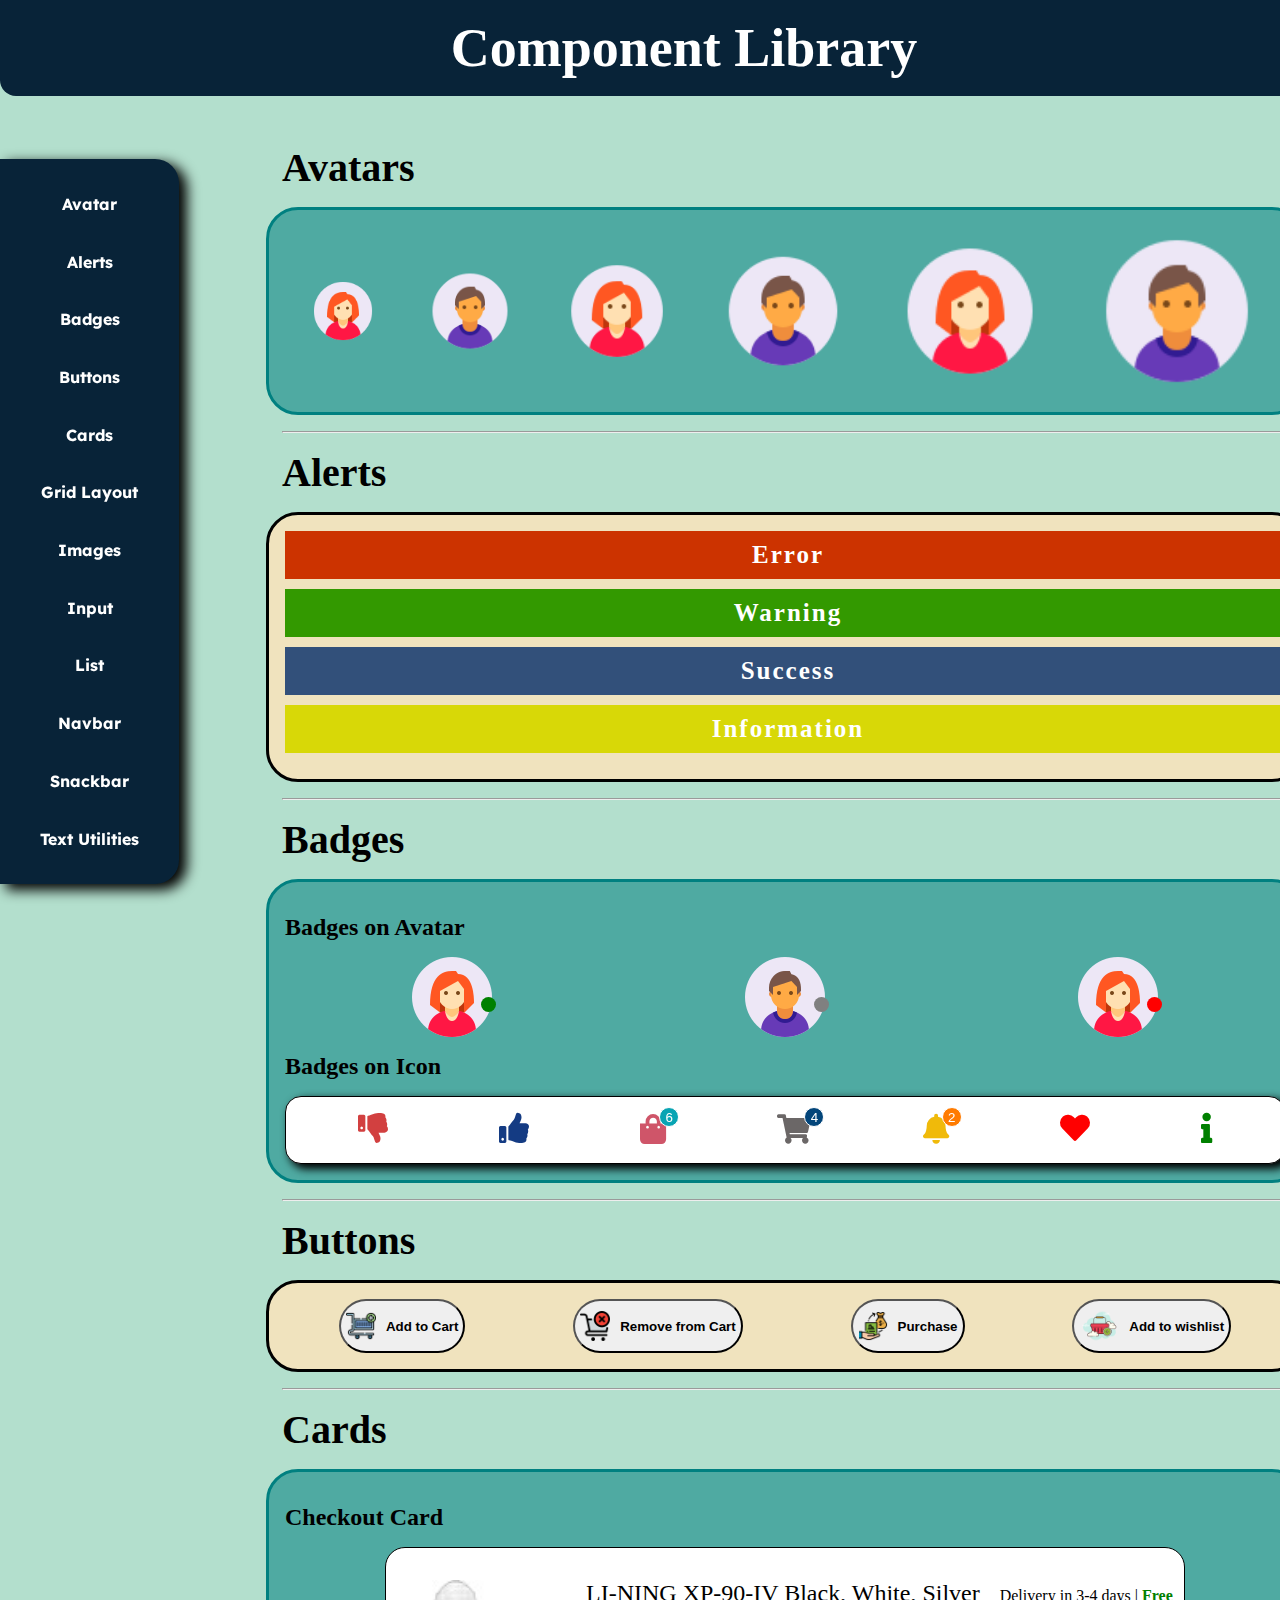
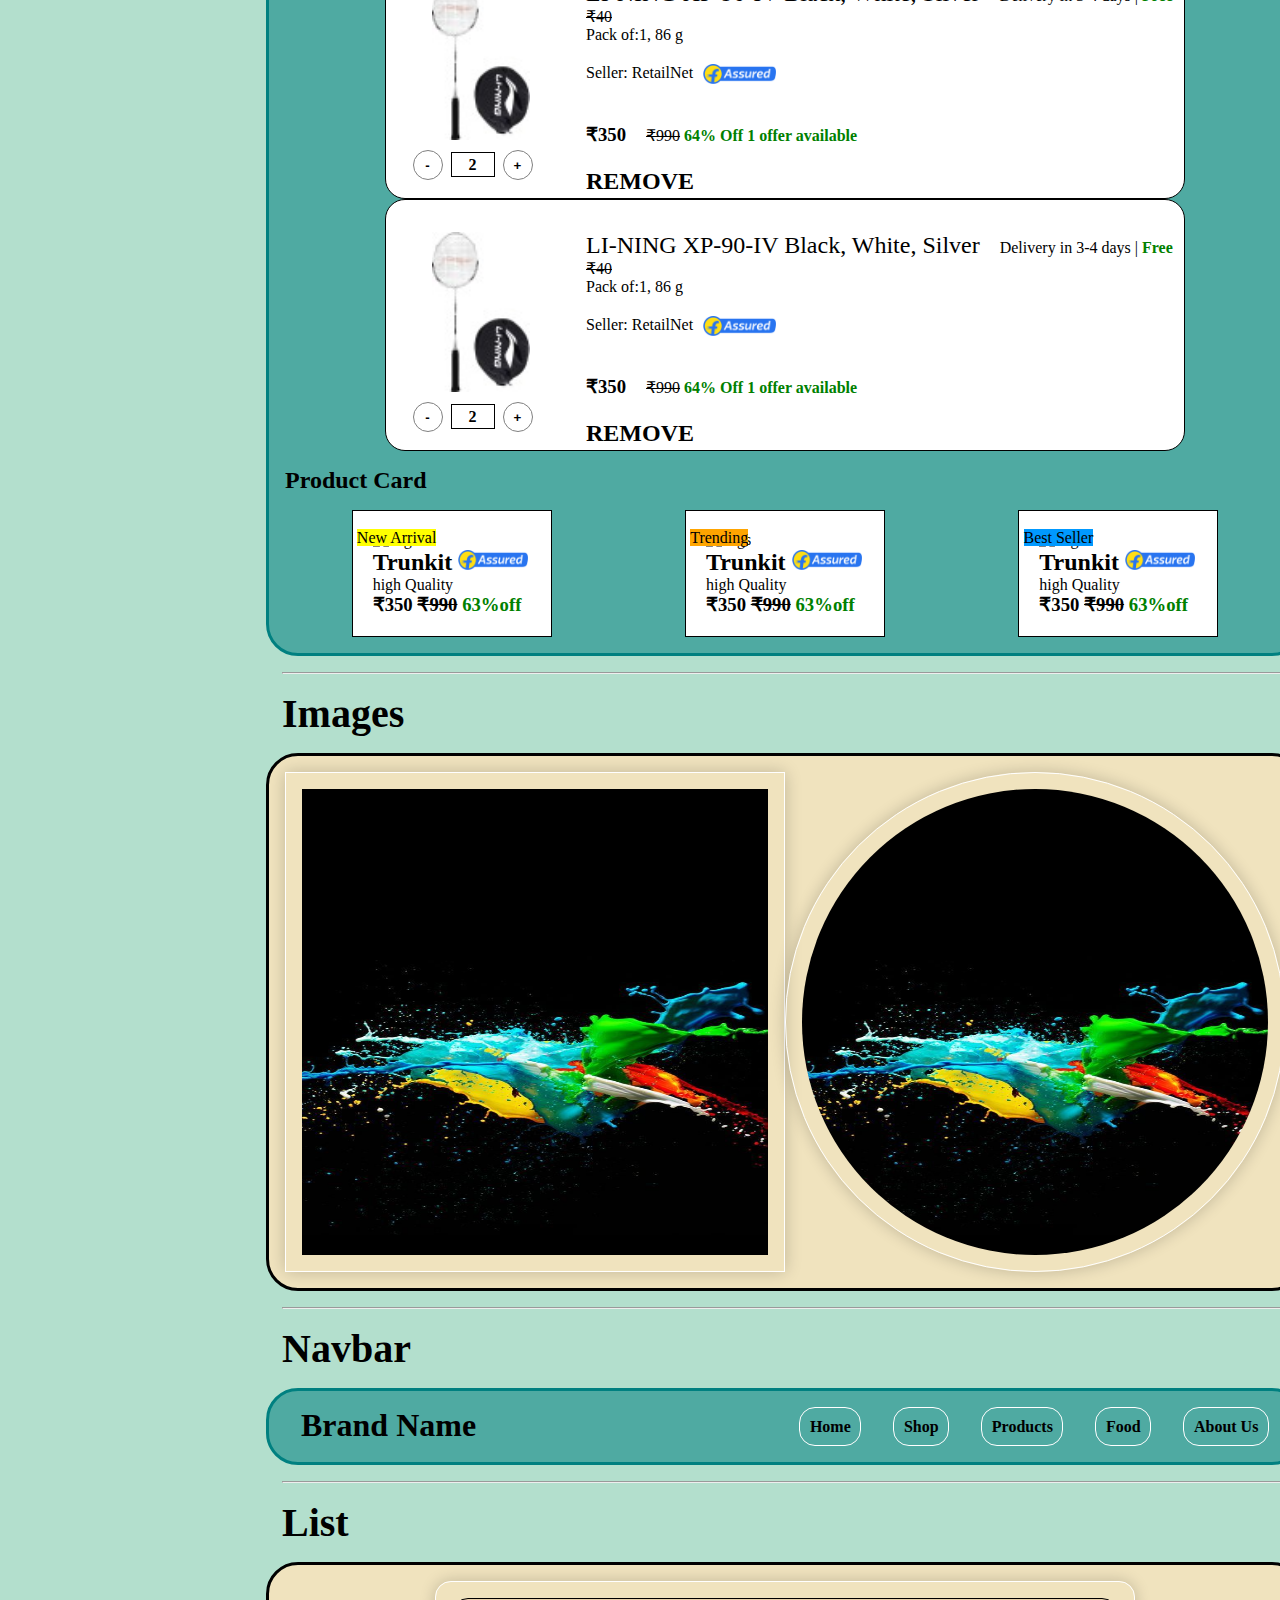
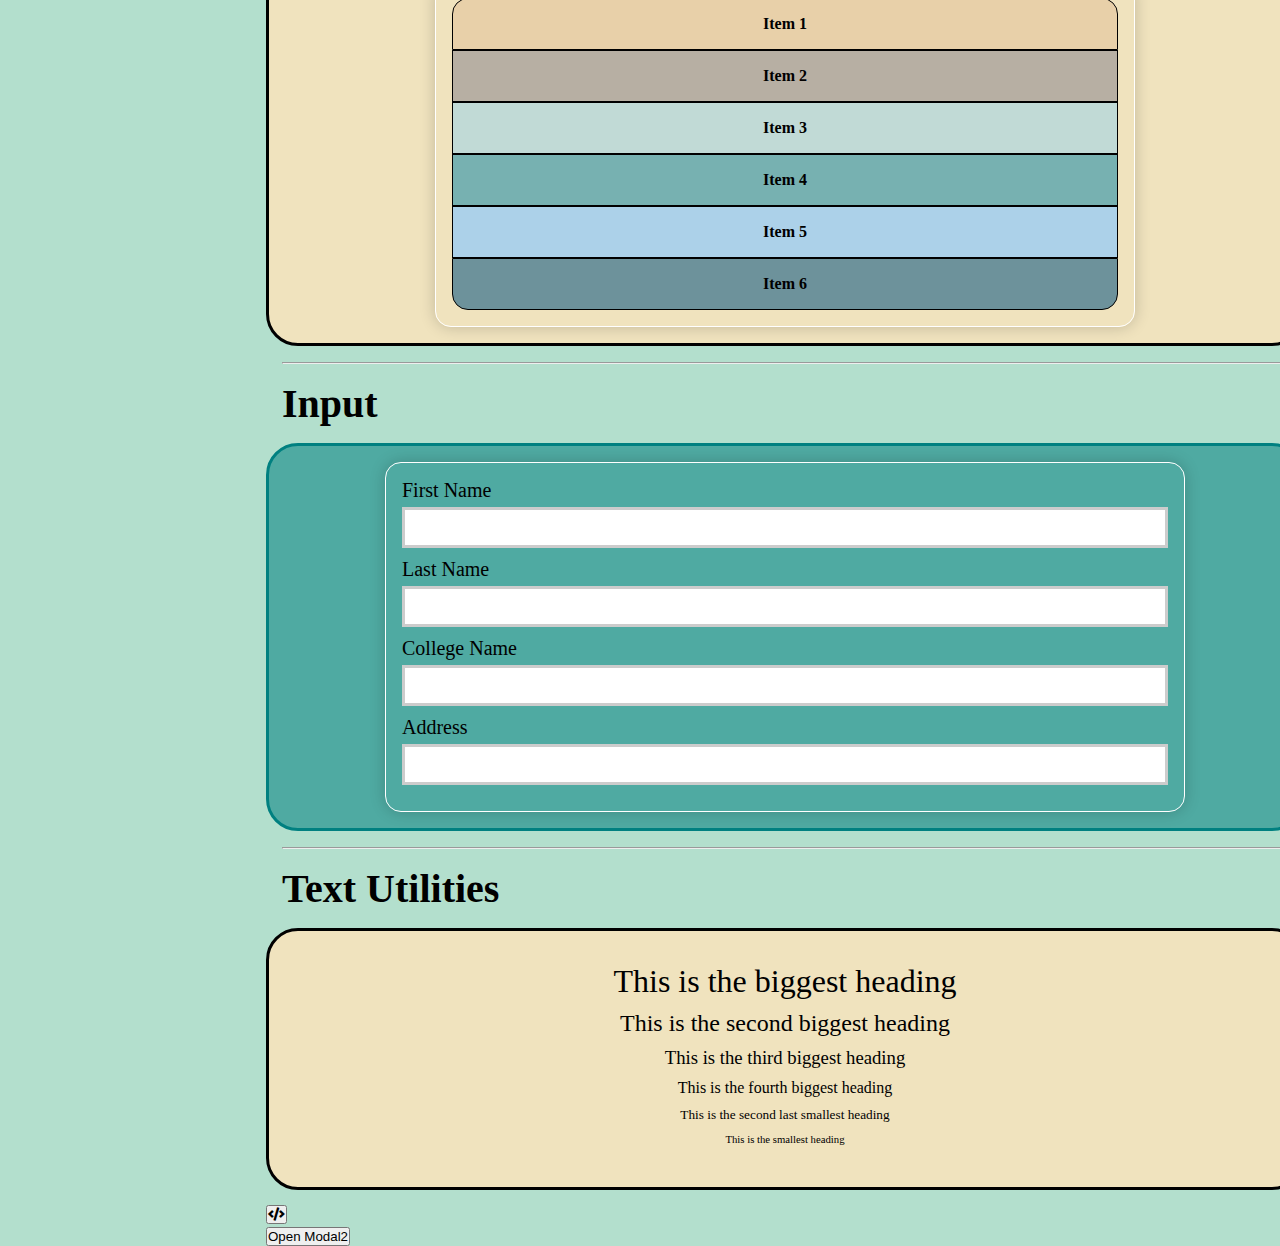
==== commit b15d46b6: "Bug : Fixed input field Animation" ====
--- a/public/index.html
+++ b/public/index.html
@@ -298,21 +298,21 @@
                 <h1 class="card-heading ">Input</h1>
                 <div class="teal-card ">
                     <form>
-                        <label for="fname ">First Name</label>
-                        <input type="text " name="fname " value=" ">
-                        <label for="lname ">Last Name</label>
-                        <input type="text " name="lname " value=" ">
-                        <label for="fname ">College Name</label>
-                        <input type="text " name="fname " value=" ">
-                        <label for="fname ">Address</label>
-                        <input type="text " name="fname " value=" ">
+                        <label>First Name</label>
+                        <input class="user-input" type="text" name="fname ">
+                        <label>Last Name</label>
+                        <input class="user-input" type="text" value=" ">
+                        <label>College Name</label>
+                        <input class="user-input" type="text" value=" ">
+                        <label>Address</label>
+                        <input class="user-input" type="text" value=" ">
                     </form>
                 </div>
             </div>
             <hr>
             <!-- Text Utilities -->
-            <div id="text-utilities">
-                <h1 class="card-heading">Text Utilities</h1>
+            <div id="text-utilities ">
+                <h1 class="card-heading ">Text Utilities</h1>
                 <div class="offwhite-card ">
                     <div class="headings ">
                         <h1>This is the biggest heading</h1>
@@ -342,14 +342,14 @@
                     <!-- Modal content -->
                     <div class="modal-content ">
                         <span class="close close_multi ">×</span>
-                        <div class="code">
+                        <div class="code ">
                             <div>
                                 <h1>HTML</h1>
-                                <embed src="https://carbon.now.sh/embed/7g4jaDTDCQtZjKaSZNvK" type="">
+                                <embed src="https://carbon.now.sh/embed/7g4jaDTDCQtZjKaSZNvK " type=" ">
                             </div>
                             <div>
                                 <h1>CSS</h1>
-                                <embed src="https://carbon.now.sh/embed/7g4jaDTDCQtZjKaSZNvK" type="">
+                                <embed src="https://carbon.now.sh/embed/7g4jaDTDCQtZjKaSZNvK " type=" ">
                             </div>
                         </div>
                     </div>
--- a/public/style.css
+++ b/public/style.css
@@ -23,11 +23,11 @@
     text-align: center;
     align-items: center;
     justify-content: center;
+    padding: 3rem;
     font-size: 27px;
     border-radius: 0 0 1rem 1rem;
     background-color: var(--primarry-blue);
     color: white;
-    height: 12vh;
 }
 
 .content {
@@ -419,7 +419,6 @@
     font-weight: bolder;
     padding: 0.6rem;
     border-radius: 1rem;
-    box-shadow: 0 0 1rem 0 rgba(255, 255, 255, 0.2);
 }
 
 .nav-content:hover {
@@ -451,31 +450,28 @@
 }
 
 form {
-    font-family: 'Lexend', sans-serif;
+    display: flex;
+    flex-direction: column;
+    padding: 1rem;
     border: 1px solid white;
-    display: flex;
-    flex-direction: column;
-    max-width: 80%;
+    width: 80%;
     margin: auto;
-    padding: 1rem;
-    justify-content: space-between;
-    border-radius: 1rem;
-    box-shadow: 0 0 1rem 0 rgba(0, 0, 0, .3);
-}
-
-label {
+    box-shadow: 0 0 1rem 0 rgba(0, 0, 0, .2);
+    border-radius: 1rem;
+}
+
+form label {
     font-size: 20px;
-    font-weight: 15px;
+    margin-bottom: 5px;
+}
+
+form input {
+    margin-bottom: 10px;
+    padding: 10px;
 }
 
 input[type=text] {
-    width: 100%;
-    font-size: 14px;
-    padding: 12px 20px;
-    margin: 8px 0;
-    box-sizing: border-box;
     border: 3px solid #ccc;
-    -webkit-transition: 0.1s;
     transition: 0.1s;
     outline: none;
 }
@@ -488,7 +484,7 @@
     display: flex;
     flex-direction: column;
     justify-content: space-between;
-    align-items: ce;
+    align-items: center;
     padding: 1rem;
 }
 
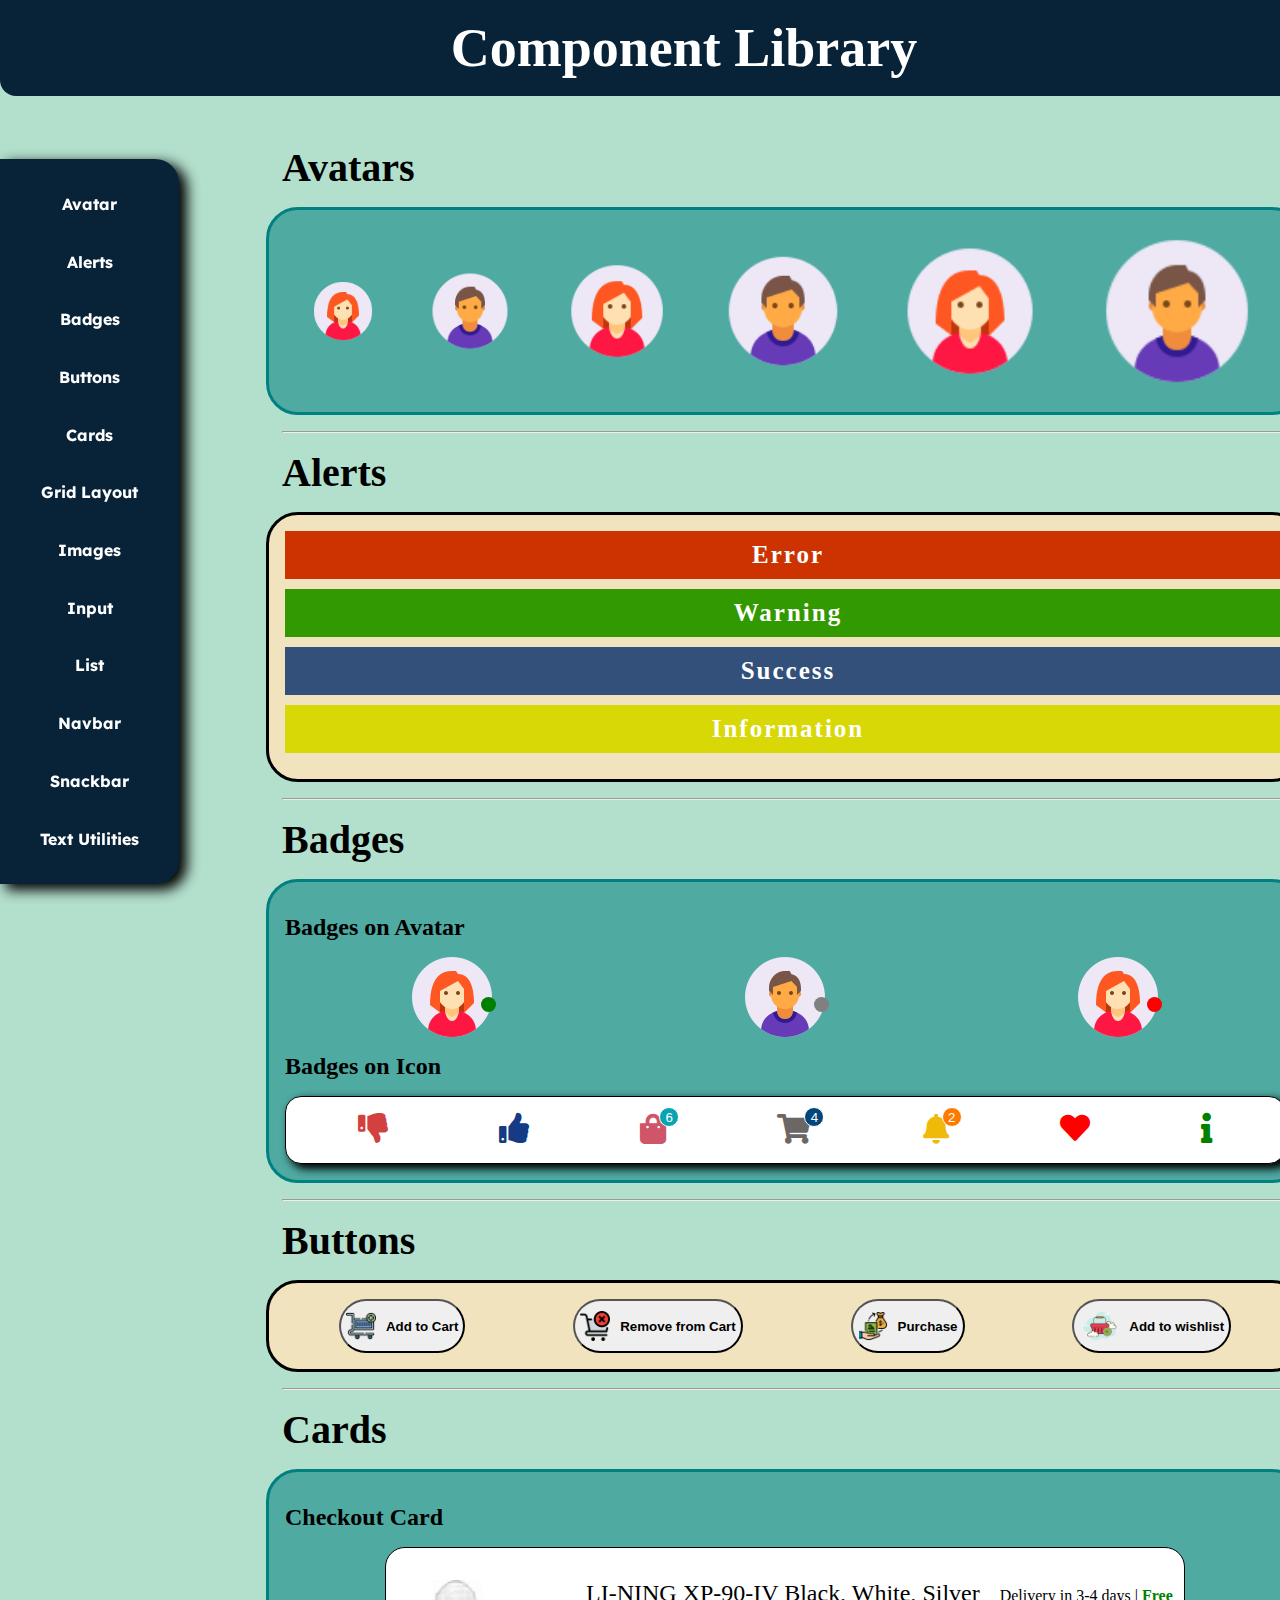
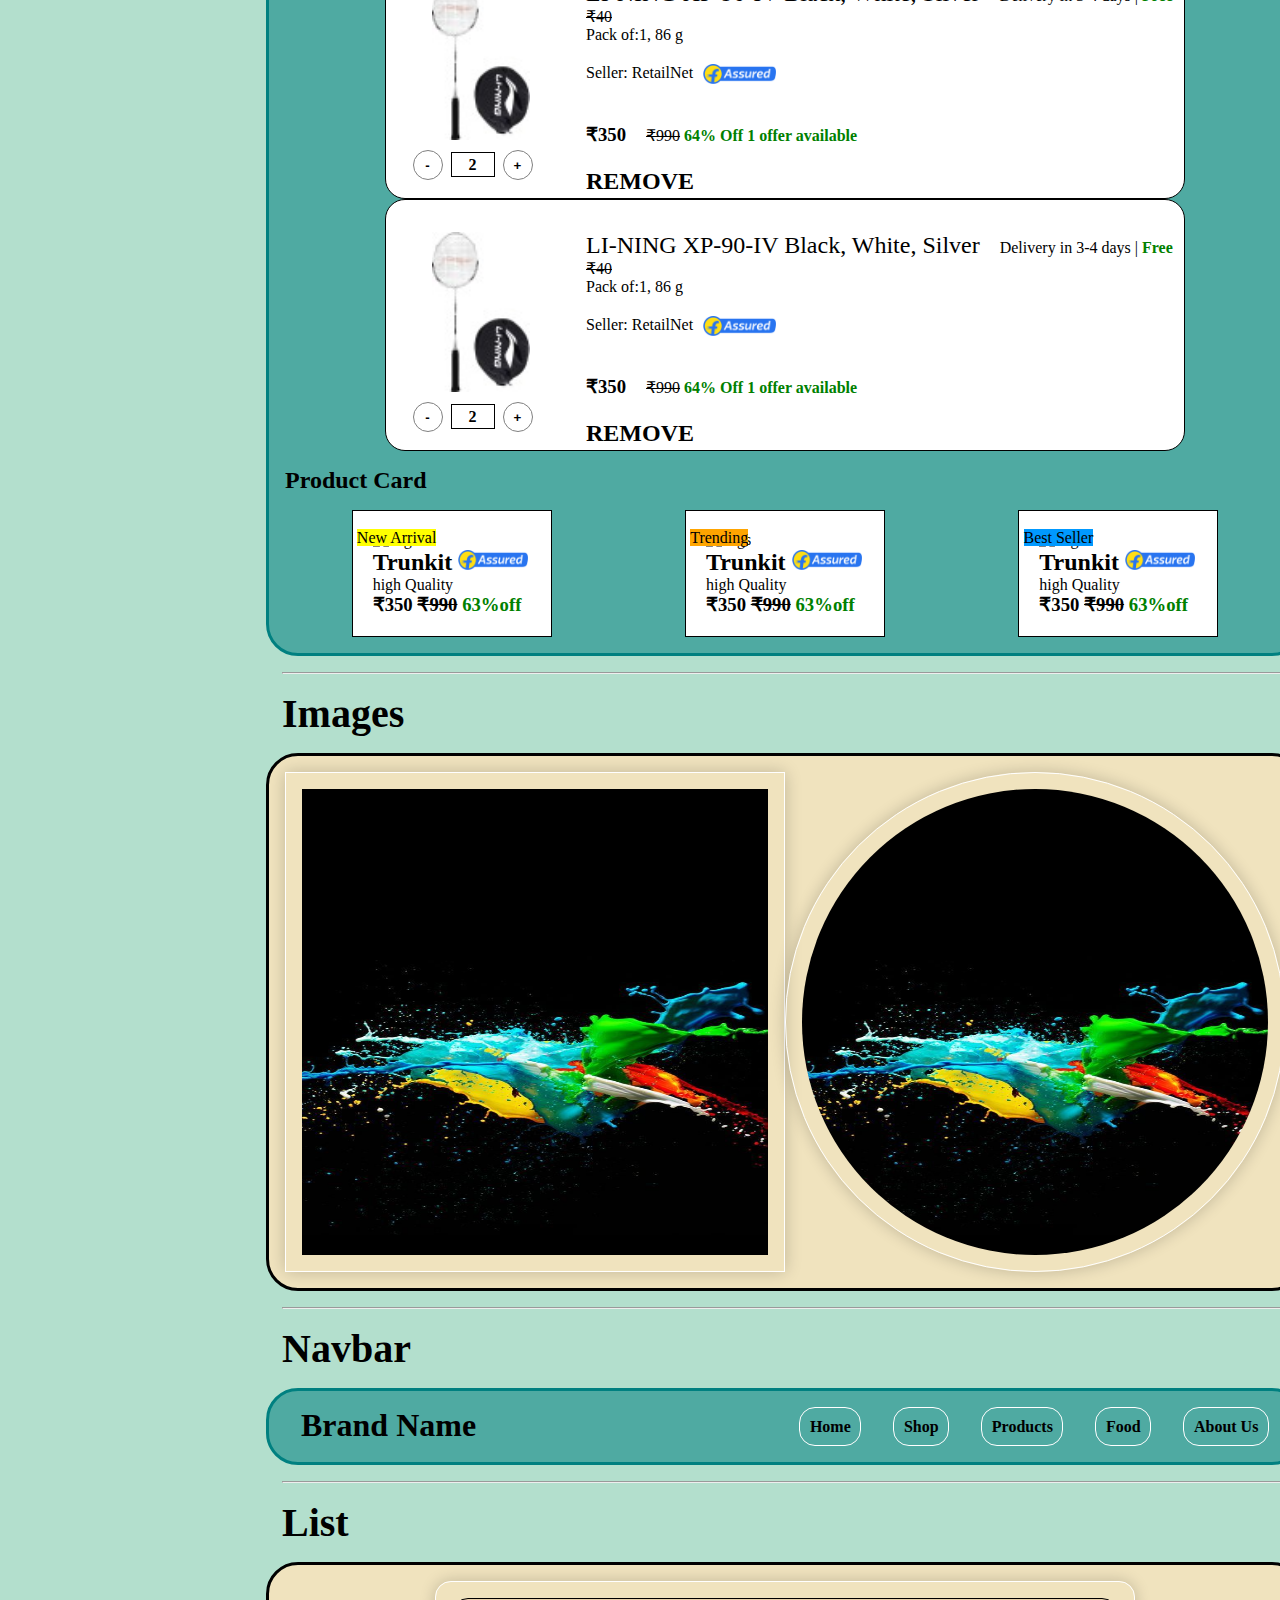
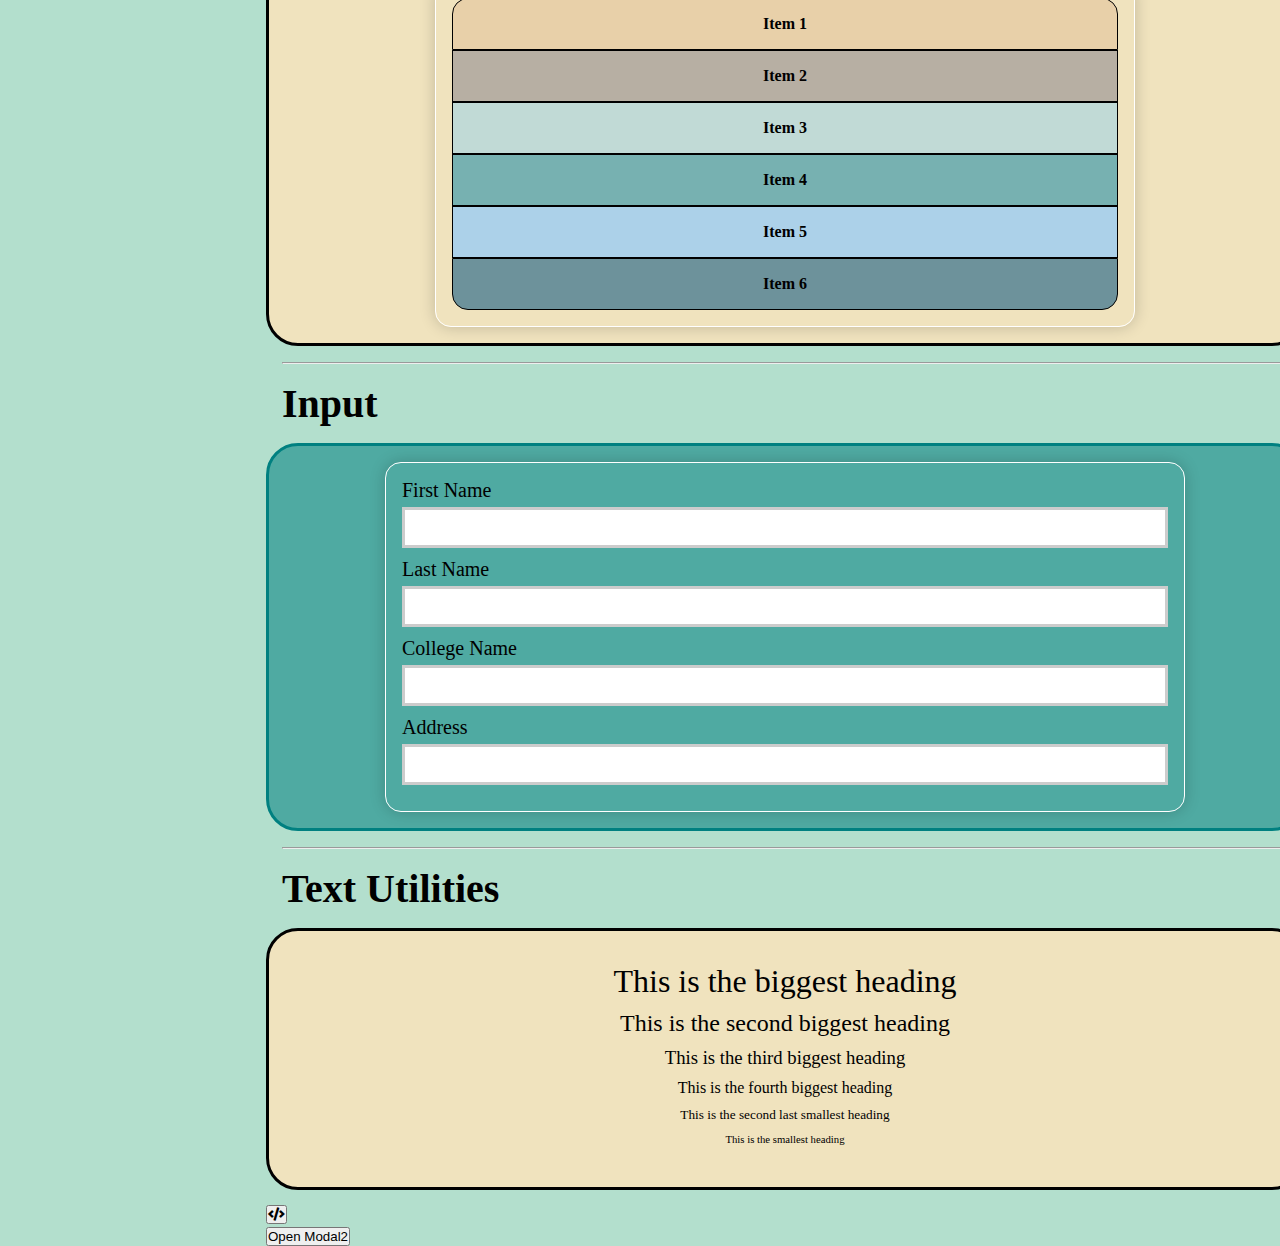
==== commit c803e44a: "Refactor : Made Toast Responsive" ====
--- a/public/index.html
+++ b/public/index.html
@@ -326,12 +326,6 @@
 
             </div>
 
-
-
-
-
-
-
             <!-- code div -->
             <div>
                 <h1> <button class="myBtn_multi "><i class="fas fa-code "></i></button></h1> <button class="myBtn_multi ">Open Modal2</button>
@@ -345,11 +339,11 @@
                         <div class="code ">
                             <div>
                                 <h1>HTML</h1>
-                                <embed src="https://carbon.now.sh/embed/7g4jaDTDCQtZjKaSZNvK " type=" ">
+                                <embed src="https://carbon.now.sh/embed/7g4jaDTDCQtZjKaSZNvK">
                             </div>
                             <div>
                                 <h1>CSS</h1>
-                                <embed src="https://carbon.now.sh/embed/7g4jaDTDCQtZjKaSZNvK " type=" ">
+                                <embed src="https://carbon.now.sh/embed/7g4jaDTDCQtZjKaSZNvK" t>
                             </div>
                         </div>
                     </div>
--- a/public/style.css
+++ b/public/style.css
@@ -1,566 +1,564 @@
-@import url('https://fonts.googleapis.com/css2?family=Lexend&display=swap');
- :root {
-    --primarry-blue: #082338;
-    --code-bg: rgba(30, 64, 87, 100);
-    --primary-green: rgb(179, 223, 205);
-}
-
-*,
- ::after,
- ::before {
-    padding: 0;
-    margin: 0;
-    box-sizing: border-box;
-}
-
-body {
-    background-color: var(--primary-green);
-}
-
-.header {
-    grid-area: header;
-    display: flex;
-    text-align: center;
-    align-items: center;
-    justify-content: center;
-    padding: 3rem;
-    font-size: 27px;
-    border-radius: 0 0 1rem 1rem;
-    background-color: var(--primarry-blue);
-    color: white;
-}
-
-.content {
-    grid-area: content;
-    margin-top: 6rem;
-    margin-right: 2rem;
-    margin-left: 1rem;
-}
-
-.side-bar {
-    grid-area: side-bar;
-    margin: 6rem 2rem 0rem 0rem;
-    position: fixed;
-    font-family: 'Lexend', sans-serif;
-    color: white;
-    padding: 1rem;
-    top: 7%;
-    font-weight: bold;
-    width: 14%;
-    height: 80.5vh;
-    border-radius: 0 1.5rem 1.5rem 0;
-    background-color: var(--primarry-blue);
-    text-align: center;
-    box-shadow: 7px 5px 13px 1px black;
-    min-width: 100px;
-}
-
-hr {
-    margin: 1rem;
-}
-
-.side-bar>ul {
-    list-style: none;
-    display: flex;
-    flex-direction: column;
-    justify-content: space-around;
-    align-items: center;
-    height: 100%;
-}
-
-.side-bar>ul>li {
-    width: 100%;
-}
-
-.side-bar>ul>li>a {
-    text-decoration: none;
-    color: white
-}
-
-.side-bar>ul>li>a:hover {
-    background-color: white;
-    color: black;
-    display: block;
-    box-shadow: 7px 2px 13px 1px black;
-    border-radius: 1rem;
-    transition: 0.2s ease-out;
-}
-
-.footer {
-    grid-area: footer;
-}
-
-.layout {
-    display: grid;
-    grid-template-columns: 250px 1fr;
-    grid-template-rows: 3rem auto;
-    grid-template-areas: "header header" "side-bar content" "footer footer";
-}
-
-.teal-card {
-    background-color: rgba(0, 128, 128, 0.562);
-    border: 3px solid teal;
-    margin-right: 2rem;
-    padding: 1rem;
-    border-radius: 2rem;
-}
-
-.offwhite-card {
-    background-color: #f0e3be;
-    border: 3px solid rgb(0, 0, 0);
-    margin-right: 2rem;
-    padding: 1rem;
-    border-radius: 2rem;
-}
-
-.avatars {
-    text-align: center;
-    display: flex;
-    justify-content: space-around;
-    align-items: center;
-}
-
-.card-heading {
-    font-size: 40px;
-    padding-left: 1rem;
-    margin-bottom: 1rem;
-}
-
-.alerts {
-    display: flex;
-    flex-direction: column;
-    text-align: center;
-}
-
-.alert {
-    padding: 10px;
-    letter-spacing: 2px;
-    font-weight: bold;
-    padding-left: 1rem;
-    margin-bottom: 10px;
-    color: white;
-    font-size: 25px;
-}
-
-.sub-heading {
-    margin-bottom: 1rem;
-    margin-top: 1rem;
-}
-
-
-/* badges are form header */
-
-.green-image {
-    background: url("../images/female.png");
-    width: 5rem;
-    height: 5rem;
-    background-position: center;
-    background-repeat: no-repeat;
-    position: relative;
-}
-
-.black-image {
-    background: url("../images/female.png");
-    width: 5rem;
-    height: 5rem;
-    background-position: center;
-    background-repeat: no-repeat;
-    position: relative;
-}
-
-.gray-image {
-    background: url("../images/male.png");
-    width: 5rem;
-    height: 5rem;
-    background-position: center;
-    background-repeat: no-repeat;
-    position: relative;
-}
-
-.image>div {
-    width: 15px;
-    height: 15px;
-    background-color: green;
-    border-radius: 50%;
-    position: absolute;
-    right: -5%;
-    top: 50%;
-}
-
-.badges-container {
-    display: flex;
-    flex-direction: row;
-    justify-content: space-around;
-}
-
-div.green-dot {
-    background: green;
-}
-
-div.gray-dot {
-    background: gray;
-}
-
-div.red-dot {
-    background: red;
-}
-
-.green-image {
-    background: url("../images/female.png");
-    width: 5rem;
-    height: 5rem;
-    background-position: center;
-    background-repeat: no-repeat;
-    position: relative;
-}
-
-.red-image {
-    background: url("../images/female.png");
-    width: 5rem;
-    height: 5rem;
-    background-position: center;
-    background-repeat: no-repeat;
-    position: relative;
-}
-
-.gray-image {
-    background: url("../images/male.png");
-    width: 5rem;
-    height: 5rem;
-    background-position: center;
-    background-repeat: no-repeat;
-    position: relative;
-}
-
-div.dot {
-    width: 100px;
-    height: 30px;
-    background-color: rgb(250, 250, 250);
-    border-radius: 0px;
-    position: absolute;
-    top: 38%;
-    left: 100%;
-    display: none;
-    border: 1px solid black;
-}
-
-.image:hover>div.dot {
-    display: block;
-    border-radius: 1rem;
-    text-align: center;
-    font-size: 0.7rem;
-    padding-top: 0.4rem;
-}
-
-.icons {
-    border: 1px solid black;
-    padding: 1rem;
-    border-radius: 1rem;
-    font-size: 30px;
-    background-color: white;
-    display: flex;
-    justify-content: space-around;
-    box-shadow: 5px 4px 9px 1px rgb(0 0 0);
-    position: relative;
-}
-
-.icon-tag {
-    position: relative;
-    z-index: 1;
-}
-
-.number-on-icon {
-    position: absolute;
-    height: 20px;
-    width: 20px;
-    border-radius: 50%;
-    border: 0px;
-    z-index: 2;
-    color: white;
-    border: 1px solid white;
-    overflow: hidden;
-    right: -13px;
-    top: -6px;
-}
-
-.inline-button {
-    display: flex;
-    justify-content: space-between;
-    align-items: center;
-    padding: 5px;
-    border-radius: 2rem;
-    font-weight: bold;
-}
-
-.buttons {
-    display: flex;
-    justify-content: space-around;
-}
-
-.buttons img {
-    margin-right: 10px;
-}
-
-.product-img {
-    grid-area: "product-img";
-    background: url("../images/item1.jpeg");
-    background-repeat: no-repeat;
-    height: 100%;
-    background-position: center;
-    width: 100%;
-    margin-top: 1rem;
-    background-size: contain;
-}
-
-.product-regulator {
-    margin-top: 1rem;
-    margin-left: 20px;
-    text-align: center;
-    grid-area: "regulator";
-    width: 70%
-}
-
-.product-desc {
-    grid-area: "desc";
-    margin-top: 1rem;
-}
-
-.product-card {
-    display: grid;
-    background: white;
-    grid-template-columns: 190px 1fr;
-    grid-template-rows: 10rem 3rem;
-    grid-template-areas: "product-img desc" "regulator desc";
-    grid-gap: 10px;
-    margin: auto;
-    border: 1px solid black;
-    max-width: 80%;
-    padding: 1rem 0;
-    border-radius: 20px;
-}
-
-.product-regulator span {
-    border: 1px solid black;
-    margin: 0 4px;
-    padding: 3px 17px;
-    font-weight: bold;
-}
-
-.product-regulator button {
-    padding: 0 10px;
-    border-radius: 50%;
-    height: 30px;
-    border: 1px solid gray;
-    background-color: white;
-    font-weight: bold;
-    width: 30px;
-}
-
-.product-information h2,
-.product-information h3 {
-    display: inline;
-    margin-right: 1rem;
-    margin-top: 1rem;
-}
-
-.product-information * {
-    margin-bottom: 20px;
-}
-
-.cart-option {
-    width: 200px;
-    text-align: left;
-}
-
-.cart-opt-img>img {
-    width: 90%;
-    background-size: contain;
-}
-
-.cart-opt-img {
-    position: relative;
-}
-
-.cart-opt {
-    display: flex;
-    flex-direction: row;
-    justify-content: space-around;
-}
-
-.cart-tag {
-    display: inline-block;
-    position: absolute;
-    top: -10%;
-    left: -10%;
-}
-
-.rectangular-image {
-    border: 1px solid white;
-    height: 500px;
-    width: 500px;
-    padding: 1rem;
-    box-shadow: 0 0 1rem 0 rgba(0, 0, 0, .2);
-}
-
-.circular-image {
-    border: 1px solid white;
-    border-radius: 50%;
-    height: 500px;
-    width: 500px;
-    padding: 1rem;
-    box-shadow: 0 0 1rem 0 rgba(0, 0, 0, .2);
-}
-
-.nav-content {
-    border: 1px solid white;
-    margin-left: 2rem;
-    display: inline;
-    align-self: center;
-    font-weight: bolder;
-    padding: 0.6rem;
-    border-radius: 1rem;
-}
-
-.nav-content:hover {
-    background-color: teal;
-    color: white;
-    box-shadow: 9px 8px 2rem 0px rgb(255 255 255 / 20%);
-    cursor: pointer;
-}
-
-.lists {
-    display: flex;
-    flex-direction: column;
-    border: 1px solid white;
-    width: 70%;
-    padding: 1rem 1rem;
-    justify-content: center;
-    margin: auto;
-    box-shadow: 0 0 1rem 0 rgba(0, 0, 0, .2);
-    border-radius: 1rem;
-}
-
-.list-items {
-    border: 1px solid black;
-    justify-content: space-around;
-    text-align: center;
-    padding: 1rem;
-    color: black;
-    font-weight: bold;
-}
-
-form {
-    display: flex;
-    flex-direction: column;
-    padding: 1rem;
-    border: 1px solid white;
-    width: 80%;
-    margin: auto;
-    box-shadow: 0 0 1rem 0 rgba(0, 0, 0, .2);
-    border-radius: 1rem;
-}
-
-form label {
-    font-size: 20px;
-    margin-bottom: 5px;
-}
-
-form input {
-    margin-bottom: 10px;
-    padding: 10px;
-}
-
-input[type=text] {
-    border: 3px solid #ccc;
-    transition: 0.1s;
-    outline: none;
-}
-
-input[type=text]:focus {
-    border: 3px solid teal;
-}
-
-.headings {
-    display: flex;
-    flex-direction: column;
-    justify-content: space-between;
-    align-items: center;
-    padding: 1rem;
-}
-
-.headings * {
-    font-weight: lighter;
-    margin-bottom: 10px;
-}
-
-
-/* The Modal (background) */
-
-.modal {
-    display: none;
-    /* Hidden by default */
-    position: fixed;
-    /* Stay in place */
-    z-index: 1;
-    /* Sit on top */
-    padding-top: 100px;
-    /* Location of the box */
-    left: 0;
-    top: 0;
-    width: 100%;
-    /* Full width */
-    height: 100%;
-    /* Full height */
-    overflow: auto;
-    /* Enable scroll if needed */
-    background-color: rgb(0, 0, 0);
-    /* Fallback color */
-    background-color: rgba(0, 0, 0, 0.4);
-    /* Black w/ opacity */
-}
-
-
-/* Modal Content */
-
-.modal-content {
-    background-color: var(--code-bg);
-    margin: auto;
-    padding: 20px;
-    height: 70%;
-    border: 4px solid rgb(255, 255, 255);
-    border-radius: 1rem;
-    width: 80%;
-}
-
-embed {
-    width: 70vh;
-    height: 50vh;
-    padding: 1rem 0rem 0rem 0rem;
-}
-
-
-/* The Close Button */
-
-.close {
-    color: #aaaaaa;
-    float: right;
-    position: relative;
-    font-size: 28px;
-    font-weight: bold;
-}
-
-.close:hover,
-.close:focus {
-    color: #000;
-    text-decoration: none;
-    cursor: pointer;
-}
-
-.code {
-    display: flex;
-    justify-content: space-around;
-}
-
-.code h1 {
-    color: white;
-}+    @import url('https://fonts.googleapis.com/css2?family=Lexend&display=swap');
+     :root {
+        --primarry-blue: #082338;
+        --code-bg: rgba(30, 64, 87, 100);
+        --primary-green: rgb(179, 223, 205);
+    }
+    
+    *,
+     ::after,
+     ::before {
+        padding: 0;
+        margin: 0;
+        box-sizing: border-box;
+    }
+    
+    body {
+        background-color: var(--primary-green);
+    }
+    
+    .header {
+        grid-area: header;
+        display: flex;
+        text-align: center;
+        align-items: center;
+        justify-content: center;
+        padding: 3rem;
+        font-size: 27px;
+        border-radius: 0 0 1rem 1rem;
+        background-color: var(--primarry-blue);
+        color: white;
+    }
+    
+    .content {
+        grid-area: content;
+        margin-top: 6rem;
+        margin-right: 2rem;
+        margin-left: 1rem;
+    }
+    
+    .side-bar {
+        grid-area: side-bar;
+        margin: 6rem 2rem 0rem 0rem;
+        position: fixed;
+        font-family: 'Lexend', sans-serif;
+        color: white;
+        padding: 1rem;
+        top: 7%;
+        font-weight: bold;
+        width: 14%;
+        height: 80.5vh;
+        border-radius: 0 1.5rem 1.5rem 0;
+        background-color: var(--primarry-blue);
+        text-align: center;
+        box-shadow: 7px 5px 13px 1px black;
+        min-width: 100px;
+        z-index: 3;
+    }
+    
+    hr {
+        margin: 1rem;
+    }
+    
+    .side-bar>ul {
+        list-style: none;
+        display: flex;
+        flex-direction: column;
+        justify-content: space-around;
+        align-items: center;
+        height: 100%;
+    }
+    
+    .side-bar>ul>li {
+        width: 100%;
+    }
+    
+    .side-bar>ul>li>a {
+        text-decoration: none;
+        color: white
+    }
+    
+    .side-bar>ul>li>a:hover {
+        background-color: white;
+        color: black;
+        display: block;
+        box-shadow: 7px 2px 13px 1px black;
+        border-radius: 1rem;
+        transition: 0.2s ease-out;
+    }
+    
+    .footer {
+        grid-area: footer;
+    }
+    
+    .layout {
+        display: grid;
+        grid-template-columns: 250px 1fr;
+        grid-template-rows: 3rem auto;
+        grid-template-areas: "header header" "side-bar content" "footer footer";
+    }
+    
+    .teal-card {
+        background-color: rgba(0, 128, 128, 0.562);
+        border: 3px solid teal;
+        margin-right: 2rem;
+        padding: 1rem;
+        border-radius: 2rem;
+    }
+    
+    .offwhite-card {
+        background-color: #f0e3be;
+        border: 3px solid rgb(0, 0, 0);
+        margin-right: 2rem;
+        padding: 1rem;
+        border-radius: 2rem;
+    }
+    
+    .avatars {
+        text-align: center;
+        display: flex;
+        justify-content: space-around;
+        align-items: center;
+    }
+    
+    .card-heading {
+        font-size: 40px;
+        padding-left: 1rem;
+        margin-bottom: 1rem;
+    }
+    
+    .alerts {
+        display: flex;
+        flex-direction: column;
+        text-align: center;
+    }
+    
+    .alert {
+        padding: 10px;
+        letter-spacing: 2px;
+        font-weight: bold;
+        padding-left: 1rem;
+        margin-bottom: 10px;
+        color: white;
+        font-size: 25px;
+    }
+    
+    .sub-heading {
+        margin-bottom: 1rem;
+        margin-top: 1rem;
+    }
+    /* badges are form header */
+    
+    .green-image {
+        background: url("../images/female.png");
+        width: 5rem;
+        height: 5rem;
+        background-position: center;
+        background-repeat: no-repeat;
+        position: relative;
+    }
+    
+    .black-image {
+        background: url("../images/female.png");
+        width: 5rem;
+        height: 5rem;
+        background-position: center;
+        background-repeat: no-repeat;
+        position: relative;
+    }
+    
+    .gray-image {
+        background: url("../images/male.png");
+        width: 5rem;
+        height: 5rem;
+        background-position: center;
+        background-repeat: no-repeat;
+        position: relative;
+    }
+    
+    .image>div {
+        width: 15px;
+        height: 15px;
+        background-color: green;
+        border-radius: 50%;
+        position: absolute;
+        right: -5%;
+        top: 50%;
+    }
+    
+    .badges-container {
+        display: flex;
+        flex-direction: row;
+        justify-content: space-around;
+    }
+    
+    div.green-dot {
+        background: green;
+    }
+    
+    div.gray-dot {
+        background: gray;
+    }
+    
+    div.red-dot {
+        background: red;
+    }
+    
+    .green-image {
+        background: url("../images/female.png");
+        width: 5rem;
+        height: 5rem;
+        background-position: center;
+        background-repeat: no-repeat;
+        position: relative;
+    }
+    
+    .red-image {
+        background: url("../images/female.png");
+        width: 5rem;
+        height: 5rem;
+        background-position: center;
+        background-repeat: no-repeat;
+        position: relative;
+    }
+    
+    .gray-image {
+        background: url("../images/male.png");
+        width: 5rem;
+        height: 5rem;
+        background-position: center;
+        background-repeat: no-repeat;
+        position: relative;
+    }
+    
+    div.dot {
+        width: 100px;
+        height: 30px;
+        background-color: rgb(250, 250, 250);
+        border-radius: 0px;
+        position: absolute;
+        top: 38%;
+        left: 100%;
+        display: none;
+        border: 1px solid black;
+    }
+    
+    .image:hover>div.dot {
+        display: block;
+        border-radius: 1rem;
+        text-align: center;
+        font-size: 0.7rem;
+        padding-top: 0.4rem;
+    }
+    
+    .icons {
+        border: 1px solid black;
+        padding: 1rem;
+        border-radius: 1rem;
+        font-size: 30px;
+        background-color: white;
+        display: flex;
+        justify-content: space-around;
+        box-shadow: 5px 4px 9px 1px rgb(0 0 0);
+        position: relative;
+    }
+    
+    .icon-tag {
+        position: relative;
+        z-index: 1;
+    }
+    
+    .number-on-icon {
+        position: absolute;
+        height: 20px;
+        width: 20px;
+        border-radius: 50%;
+        border: 0px;
+        z-index: 2;
+        color: white;
+        border: 1px solid white;
+        overflow: hidden;
+        right: -13px;
+        top: -6px;
+    }
+    
+    .inline-button {
+        display: flex;
+        justify-content: space-between;
+        align-items: center;
+        padding: 5px;
+        border-radius: 2rem;
+        font-weight: bold;
+    }
+    
+    .buttons {
+        display: flex;
+        justify-content: space-around;
+    }
+    
+    .buttons img {
+        margin-right: 10px;
+    }
+    
+    .product-img {
+        grid-area: "product-img";
+        background: url("../images/item1.jpeg");
+        background-repeat: no-repeat;
+        height: 100%;
+        background-position: center;
+        width: 100%;
+        margin-top: 1rem;
+        background-size: contain;
+    }
+    
+    .product-regulator {
+        margin-top: 1rem;
+        margin-left: 20px;
+        text-align: center;
+        grid-area: "regulator";
+        width: 70%
+    }
+    
+    .product-desc {
+        grid-area: "desc";
+        margin-top: 1rem;
+    }
+    
+    .product-card {
+        display: grid;
+        background: white;
+        grid-template-columns: 190px 1fr;
+        grid-template-rows: 10rem 3rem;
+        grid-template-areas: "product-img desc" "regulator desc";
+        grid-gap: 10px;
+        margin: auto;
+        border: 1px solid black;
+        max-width: 80%;
+        padding: 1rem 0;
+        border-radius: 20px;
+    }
+    
+    .product-regulator span {
+        border: 1px solid black;
+        margin: 0 4px;
+        padding: 3px 17px;
+        font-weight: bold;
+    }
+    
+    .product-regulator button {
+        padding: 0 10px;
+        border-radius: 50%;
+        height: 30px;
+        border: 1px solid gray;
+        background-color: white;
+        font-weight: bold;
+        width: 30px;
+    }
+    
+    .product-information h2,
+    .product-information h3 {
+        display: inline;
+        margin-right: 1rem;
+        margin-top: 1rem;
+    }
+    
+    .product-information * {
+        margin-bottom: 20px;
+    }
+    
+    .cart-option {
+        width: 200px;
+        text-align: left;
+    }
+    
+    .cart-opt-img>img {
+        width: 90%;
+        background-size: contain;
+    }
+    
+    .cart-opt-img {
+        position: relative;
+    }
+    
+    .cart-opt {
+        display: flex;
+        flex-direction: row;
+        justify-content: space-around;
+    }
+    
+    .cart-tag {
+        display: inline-block;
+        position: absolute;
+        top: -10%;
+        left: -10%;
+    }
+    
+    .rectangular-image {
+        border: 1px solid white;
+        height: 500px;
+        width: 500px;
+        padding: 1rem;
+        box-shadow: 0 0 1rem 0 rgba(0, 0, 0, .2);
+    }
+    
+    .circular-image {
+        border: 1px solid white;
+        border-radius: 50%;
+        height: 500px;
+        width: 500px;
+        padding: 1rem;
+        box-shadow: 0 0 1rem 0 rgba(0, 0, 0, .2);
+    }
+    
+    .nav-content {
+        border: 1px solid white;
+        margin-left: 2rem;
+        display: inline;
+        align-self: center;
+        font-weight: bolder;
+        padding: 0.6rem;
+        border-radius: 1rem;
+    }
+    
+    .nav-content:hover {
+        background-color: teal;
+        color: white;
+        box-shadow: 9px 8px 2rem 0px rgb(255 255 255 / 20%);
+        cursor: pointer;
+    }
+    
+    .lists {
+        display: flex;
+        flex-direction: column;
+        border: 1px solid white;
+        width: 70%;
+        padding: 1rem 1rem;
+        justify-content: center;
+        margin: auto;
+        box-shadow: 0 0 1rem 0 rgba(0, 0, 0, .2);
+        border-radius: 1rem;
+    }
+    
+    .list-items {
+        border: 1px solid black;
+        justify-content: space-around;
+        text-align: center;
+        padding: 1rem;
+        color: black;
+        font-weight: bold;
+    }
+    
+    form {
+        display: flex;
+        flex-direction: column;
+        padding: 1rem;
+        border: 1px solid white;
+        width: 80%;
+        margin: auto;
+        box-shadow: 0 0 1rem 0 rgba(0, 0, 0, .2);
+        border-radius: 1rem;
+    }
+    
+    form label {
+        font-size: 20px;
+        margin-bottom: 5px;
+    }
+    
+    form input {
+        margin-bottom: 10px;
+        padding: 10px;
+    }
+    
+    input[type=text] {
+        border: 3px solid #ccc;
+        transition: 0.1s;
+        outline: none;
+    }
+    
+    input[type=text]:focus {
+        border: 3px solid teal;
+    }
+    
+    .headings {
+        display: flex;
+        flex-direction: column;
+        justify-content: space-between;
+        align-items: center;
+        padding: 1rem;
+    }
+    
+    .headings * {
+        font-weight: lighter;
+        margin-bottom: 10px;
+    }
+    /* The Modal (background) */
+    
+    .modal {
+        display: none;
+        /* Hidden by default */
+        position: fixed;
+        /* Stay in place */
+        z-index: 1;
+        /* Sit on top */
+        padding-top: 100px;
+        /* Location of the box */
+        left: 0;
+        top: 0;
+        width: 100%;
+        /* Full width */
+        height: 100%;
+        /* Full height */
+        overflow: hidden;
+        /* Enable scroll if needed */
+        background-color: rgb(0, 0, 0);
+        /* Fallback color */
+        background-color: rgba(0, 0, 0, 0.4);
+        /* Black w/ opacity */
+    }
+    /* Modal Content */
+    
+    .modal-content {
+        background-color: var(--code-bg);
+        margin: auto;
+        padding: 15px;
+        height: 70%;
+        border-radius: 1rem;
+        width: 80%;
+        height: auto;
+    }
+    
+    embed {
+        width: 35vw;
+        height: 400px;
+        padding: 1rem 0rem 0rem 0rem;
+    }
+    /* The Close Button */
+    
+    .close {
+        color: #aaaaaa;
+        float: right;
+        position: relative;
+        font-size: 28px;
+        font-weight: bold;
+    }
+    
+    .close:hover,
+    .close:focus {
+        color: #000;
+        text-decoration: none;
+        cursor: pointer;
+    }
+    
+    .code {
+        width: 95%;
+        height: 100%;
+        display: flex;
+        flex-wrap: wrap;
+        justify-content: space-between;
+    }
+    
+    .code h1 {
+        color: white;
+        text-align: center;
+        margin-top: 10px;
+    }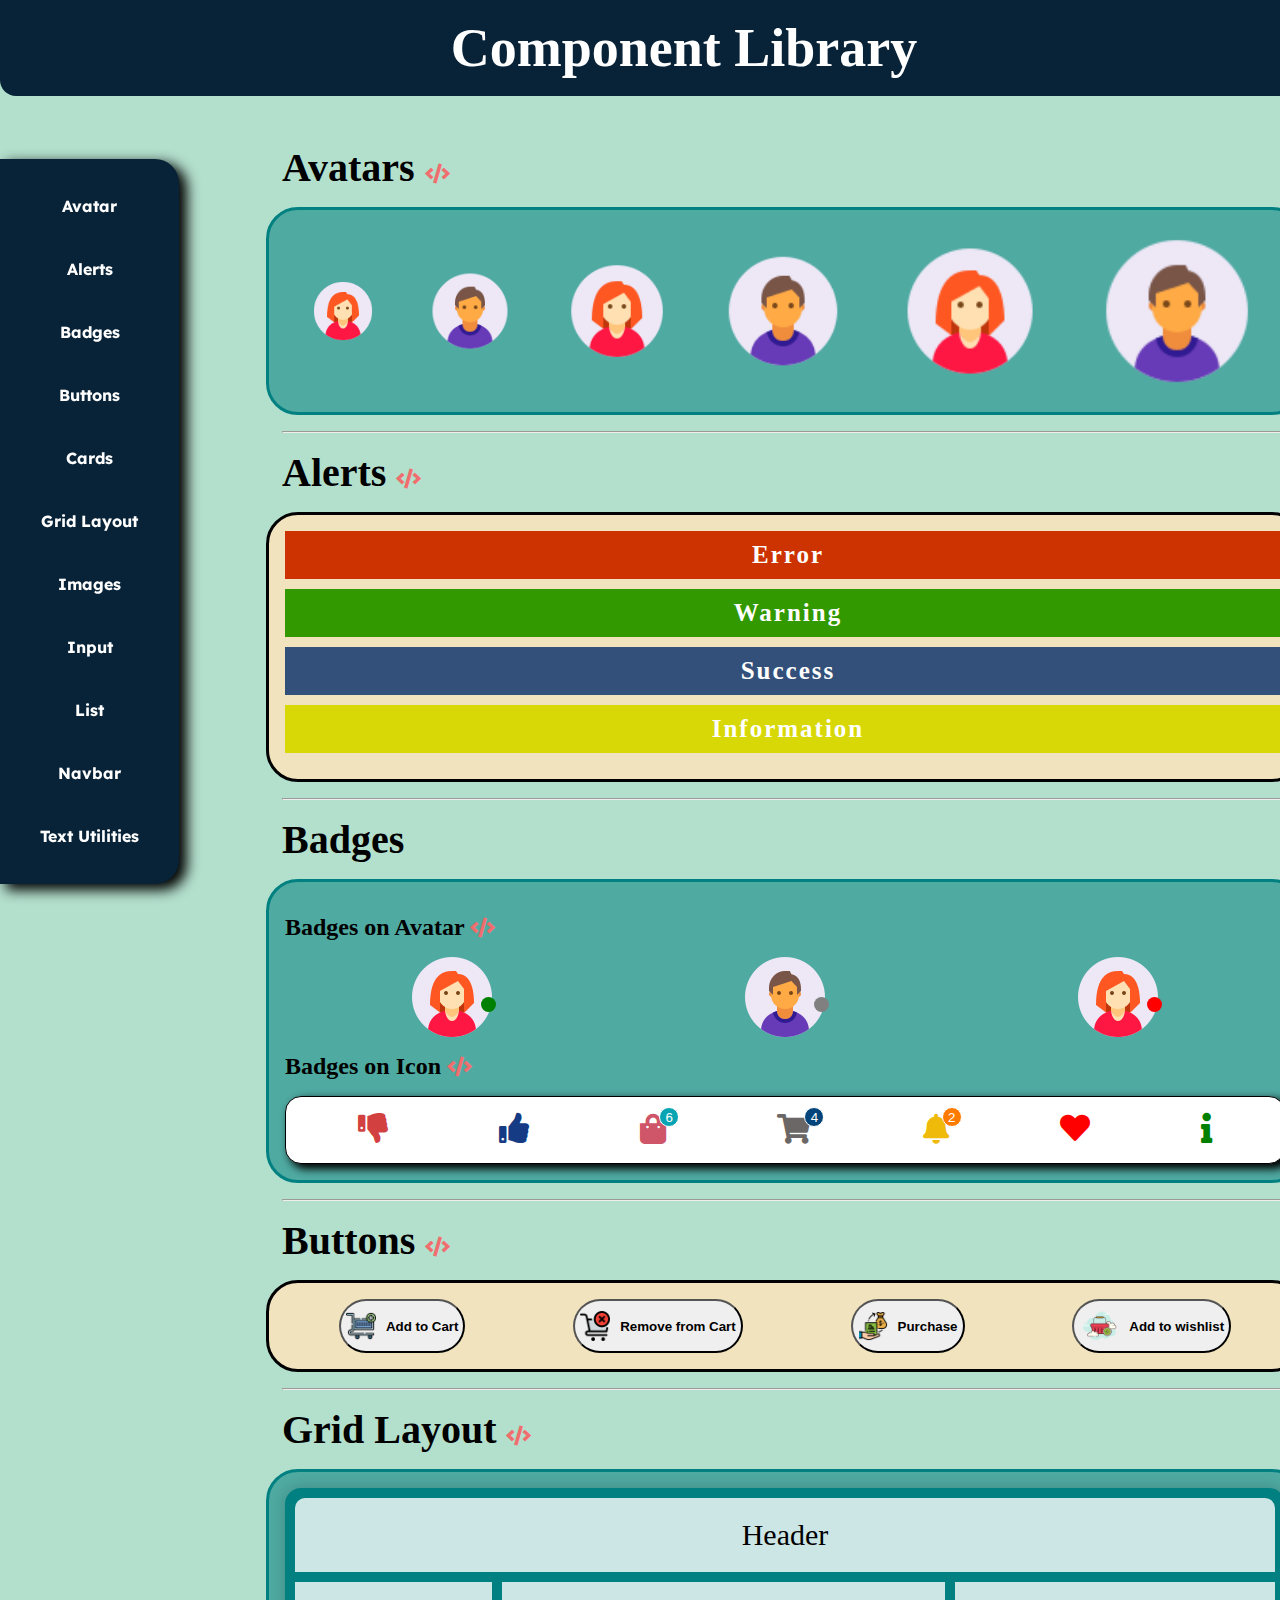
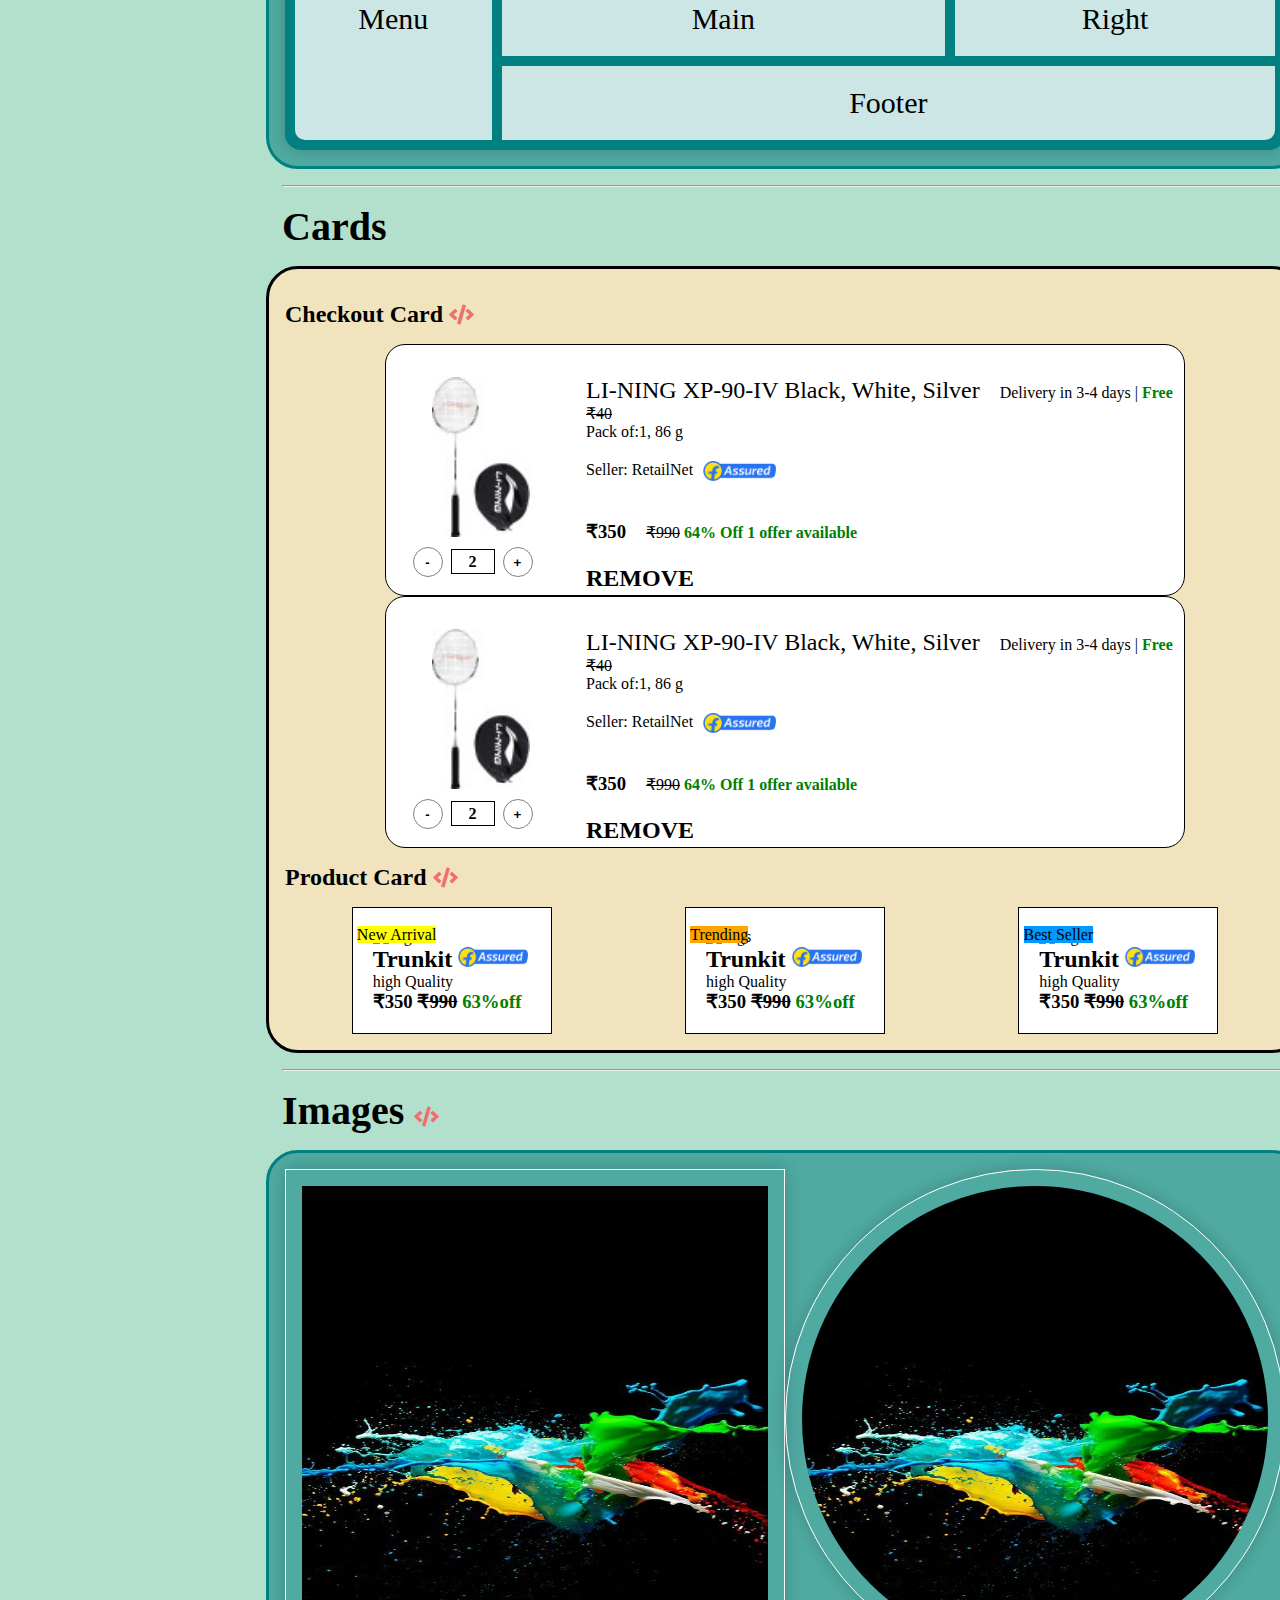
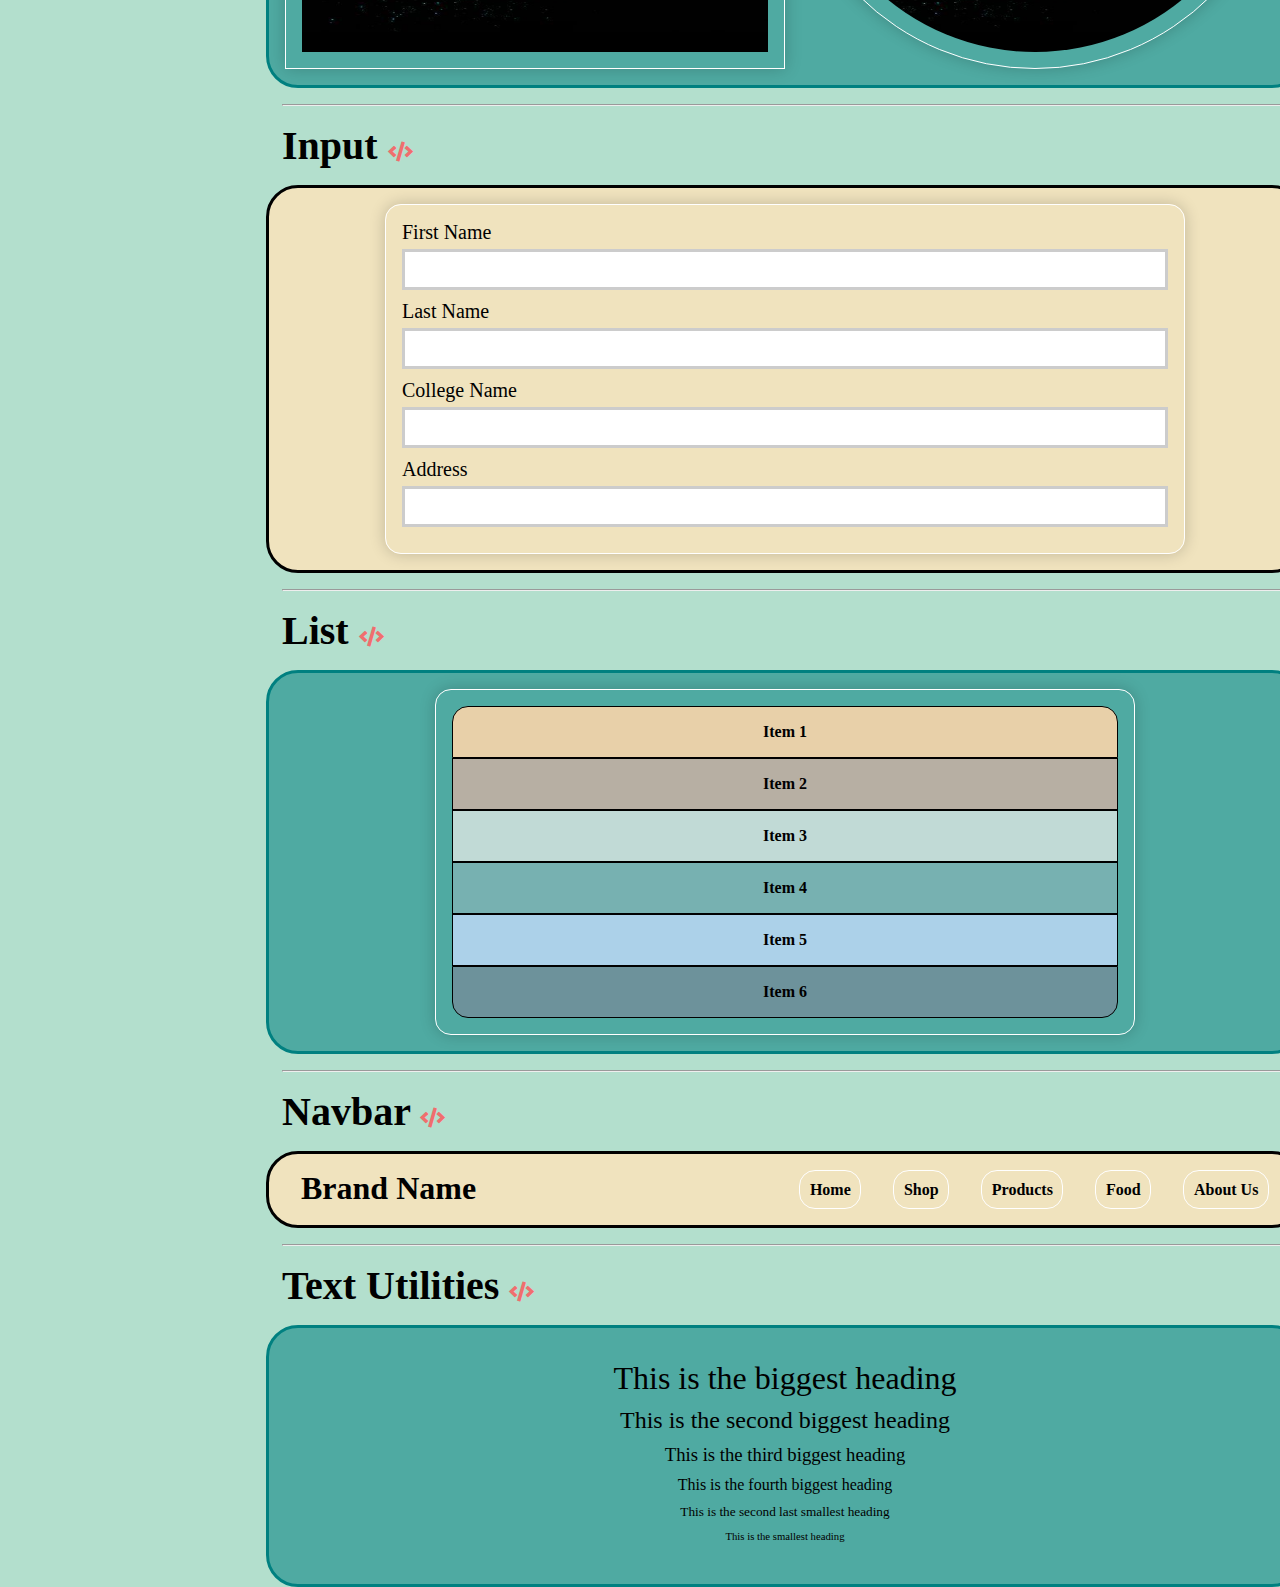
==== commit 19ad2fc5: "Refactor : Changed Color of Cards and Nav buttons" ====
--- a/public/index.html
+++ b/public/index.html
@@ -24,20 +24,19 @@
                 <li> <a href="#badges">Badges </a></li>
                 <li> <a href="#buttons">Buttons </a></li>
                 <li> <a href="#cards">Cards </a></li>
-                <li> <a href>Grid Layout </a></li>
+                <li> <a href="#grids">Grid Layout </a></li>
                 <li> <a href="#images">Images </a></li>
                 <li> <a href="#input">Input </a></li>
                 <li> <a href="#list">List </a></li>
                 <li> <a href=#navbar>Navbar </a></li>
-                <li> <a href>Snackbar </a></li>
-                <li> <a href>Text Utilities </a></li>
+                <li> <a href="#text-utilities">Text Utilities </a></li>
             </ul>
         </div>
         <div class="content">
 
             <!-- Avatar -->
             <div id="avatar" class=" avatar ">
-                <h1 class="card-heading ">Avatars</h1>
+                <h1 class="card-heading ">Avatars <button class="myBtn_multi code-btn"><i class="fas fa-code "></i></button></h1>
 
                 <div class="avatars teal-card ">
                     <img height="70px " src="../images/female.png " alt="Female ">
@@ -52,7 +51,7 @@
 
             <!-- Alerts -->
             <div id="alerts">
-                <h1 class="card-heading ">Alerts</h1>
+                <h1 class="card-heading ">Alerts <button class="myBtn_multi code-btn"><i class="fas fa-code "></i></button> </h1>
                 <div class="offwhite-card alerts ">
                     <h3 style=" background-color: rgb(204, 51, 0); " class="alert ">Error</h3>
                     <h3 style="background-color: rgb(51, 153, 0) " class="alert ">Warning</h3>
@@ -63,9 +62,9 @@
             <hr />
             <!-- Badges -->
             <div id="badges">
-                <h1 class="card-heading ">Badges</h1>
+                <h1 class="card-heading ">Badges </h1>
                 <div class="teal-card ">
-                    <h2 class="sub-heading ">Badges on Avatar</h2>
+                    <h2 class="sub-heading ">Badges on Avatar <button class="myBtn_multi code-btn"><i class="fas fa-code "></i></button> </h2>
                     <div class="badges-container ">
                         <div class="green-image image ">
                             <div style="color:green; font-weight:bold " class="dot ">Acitve</div>
@@ -80,7 +79,7 @@
                             <div class="red-dot "></div>
                         </div>
                     </div>
-                    <h2 class="sub-heading ">Badges on Icon</h2>
+                    <h2 class="sub-heading ">Badges on Icon <button class="myBtn_multi code-btn"><i class="fas fa-code "></i></button> </h2>
                     <div class="icons ">
                         <i style="color:rgba(200, 21, 21, 0.815) " class="fas fa-thumbs-down "></i>
                         <i style="color:rgb(20, 59, 131) " class="fas fa-thumbs-up "></i>
@@ -106,7 +105,7 @@
             <hr>
             <!-- Buttons -->
             <div id="buttons">
-                <h1 class="card-heading ">Buttons</h1>
+                <h1 class="card-heading ">Buttons <button class="myBtn_multi code-btn"><i class="fas fa-code "></i></button> </h1>
                 <div class="offwhite-card ">
                     <div class="buttons ">
                         <button class="inline-button ">
@@ -130,12 +129,29 @@
                 </div>
             </div>
             <hr>
+            <!-- Gird Layout -->
+            <div id="grids">
+                <h1 class="card-heading">Grid Layout <button class="myBtn_multi code-btn"><i class="fas fa-code "></i></button> </h1>
+                <div class="teal-card">
+
+                    <div class="grid-container">
+                        <div class="item1">Header</div>
+                        <div class="item2">Menu</div>
+                        <div class="item3">Main</div>
+                        <div class="item4">Right</div>
+                        <div class="item5">Footer</div>
+                    </div>
+
+
+                </div>
+            </div>
+            <hr>
 
             <!-- Cards -->
             <div id="cards">
                 <h1 class="card-heading ">Cards</h1>
-                <div class="teal-card ">
-                    <h2 class="sub-heading ">Checkout Card</h2>
+                <div class="offwhite-card ">
+                    <h2 class="sub-heading ">Checkout Card <button class="myBtn_multi code-btn"><i class="fas fa-code "></i></button></h2>
                     <div class="product-card ">
                         <div class="product-img "></div>
                         <div class="product-desc ">
@@ -190,7 +206,7 @@
                     <div class="footer ">
                     </div>
 
-                    <h2 class="sub-heading ">Product Card</h2>
+                    <h2 class="sub-heading ">Product Card <button class="myBtn_multi code-btn"><i class="fas fa-code "></i></button></h2>
                     <div style="margin-top: 10px; " class="cart-opt ">
                         <div style=" padding:20px;border:1px solid black;background-color: #fff; " class="cart-option ">
                             <div class="cart-opt-img ">
@@ -240,8 +256,8 @@
             <hr>
             <!-- Images -->
             <div id="images">
-                <h1 class="card-heading "> Images</h1>
-                <div class="offwhite-card ">
+                <h1 class="card-heading "> Images <button class="myBtn_multi code-btn"><i class="fas fa-code "></i></button> </h1>
+                <div class="teal-card ">
                     <div style="display: flex; justify-content: space-around; ">
                         <img class="rectangular-image " height="500px " src=" ../images/responsive.jpg " alt="rectangular image ">
                         <img class="circular-image " src="../images/responsive.jpg " height="500px " alt=" ">
@@ -249,10 +265,45 @@
                 </div>
             </div>
             <hr>
+            <!-- Input -->
+            <div id="input">
+                <h1 class="card-heading ">Input <button class="myBtn_multi code-btn"><i class="fas fa-code "></i></button> </h1>
+                <div class="offwhite-card ">
+                    <form>
+                        <label>First Name</label>
+                        <input class="user-input" type="text" name="fname ">
+                        <label>Last Name</label>
+                        <input class="user-input" type="text" value=" ">
+                        <label>College Name</label>
+                        <input class="user-input" type="text" value=" ">
+                        <label>Address</label>
+                        <input class="user-input" type="text" value=" ">
+                    </form>
+                </div>
+            </div>
+            <hr>
+
+            <!-- List -->
+            <div id="list">
+
+                <h1 class="card-heading "> List <button class="myBtn_multi code-btn"><i class="fas fa-code "></i></button> </h1>
+
+                <div class=" teal-card ">
+                    <div class="lists ">
+                        <p style="background:#E8D0A9; border-radius: 1rem 1rem 0rem 0rem; " class="list-items ">Item 1</p>
+                        <p style="background:#B7AFA3; " class="list-items ">Item 2</p>
+                        <p style="background:#C1DAD6; " class="list-items ">Item 3</p>
+                        <p style="background:#77b1b1; " class="list-items ">Item 4</p>
+                        <p style="background: #ACD1E9; " class="list-items ">Item 5</p>
+                        <p style="background:#6d929B; border-radius: 0rem 0rem 1rem 1rem; " class=" list-items ">Item 6</p>
+                    </div>
+                </div>
+            </div>
+            <hr>
             <!-- navbar -->
             <div id="navbar">
-                <h1 class="card-heading ">Navbar</h1>
-                <div class="teal-card ">
+                <h1 class="card-heading ">Navbar <button class="myBtn_multi code-btn"><i class="fas fa-code "></i></button></h1>
+                <div class="offwhite-card ">
                     <div style="display: flex; justify-content: space-between; padding: 0 1rem ">
                         <h1>Brand Name</h1>
                         <ul style="display:flex; justify-content: space-around; ">
@@ -275,45 +326,13 @@
                     </div>
                 </div>
             </div>
-            <hr>
-            <!-- List -->
-            <div id="list">
-
-                <h1 class="card-heading "> List </h1>
-
-                <div class=" offwhite-card ">
-                    <div class="lists ">
-                        <p style="background:#E8D0A9; border-radius: 1rem 1rem 0rem 0rem; " class="list-items ">Item 1</p>
-                        <p style="background:#B7AFA3; " class="list-items ">Item 2</p>
-                        <p style="background:#C1DAD6; " class="list-items ">Item 3</p>
-                        <p style="background:#77b1b1; " class="list-items ">Item 4</p>
-                        <p style="background: #ACD1E9; " class="list-items ">Item 5</p>
-                        <p style="background:#6d929B; border-radius: 0rem 0rem 1rem 1rem; " class=" list-items ">Item 6</p>
-                    </div>
-                </div>
-            </div>
-            <hr>
-            <!-- Input -->
-            <div id="input">
-                <h1 class="card-heading ">Input</h1>
+
+            <hr>
+
+            <!-- Text Utilities -->
+            <div id="text-utilities">
+                <h1 class="card-heading ">Text Utilities <button class="myBtn_multi code-btn"><i class="fas fa-code "></i></button></h1>
                 <div class="teal-card ">
-                    <form>
-                        <label>First Name</label>
-                        <input class="user-input" type="text" name="fname ">
-                        <label>Last Name</label>
-                        <input class="user-input" type="text" value=" ">
-                        <label>College Name</label>
-                        <input class="user-input" type="text" value=" ">
-                        <label>Address</label>
-                        <input class="user-input" type="text" value=" ">
-                    </form>
-                </div>
-            </div>
-            <hr>
-            <!-- Text Utilities -->
-            <div id="text-utilities ">
-                <h1 class="card-heading ">Text Utilities</h1>
-                <div class="offwhite-card ">
                     <div class="headings ">
                         <h1>This is the biggest heading</h1>
                         <h2>This is the second biggest heading</h2>
@@ -328,37 +347,238 @@
 
             <!-- code div -->
             <div>
-                <h1> <button class="myBtn_multi "><i class="fas fa-code "></i></button></h1> <button class="myBtn_multi ">Open Modal2</button>
-
-                <!-- The Modal -->
-                <div class="modal modal_multi ">
-
-                    <!-- Modal content -->
-                    <div class="modal-content ">
-                        <span class="close close_multi ">×</span>
-                        <div class="code ">
-                            <div>
-                                <h1>HTML</h1>
-                                <embed src="https://carbon.now.sh/embed/7g4jaDTDCQtZjKaSZNvK">
-                            </div>
-                            <div>
-                                <h1>CSS</h1>
-                                <embed src="https://carbon.now.sh/embed/7g4jaDTDCQtZjKaSZNvK" t>
-                            </div>
-                        </div>
-                    </div>
-
-                </div>
-
-                <!-- The Modal -->
-                <div class="modal modal_multi ">
-
-                    <!-- Modal content -->
-                    <div class="modal-content ">
-                        <span class="close close_multi ">×</span>
-                        <p>Some text in the Modal..2</p>
-                    </div>
-
+
+                <!-- Avatar Code -->
+                <div class="modal modal_multi ">
+                    <!-- Modal content -->
+                    <div class="modal-content ">
+                        <span class="close close_multi ">×</span>
+                        <div class="code ">
+                            <div>
+                                <h1>HTML</h1>
+                                <embed src="https://carbon.now.sh/embed/uwHYwFn8rxK2vobEr1g5">
+                            </div>
+                            <div>
+                                <h1>CSS</h1>
+                                <embed src="https://carbon.now.sh/embed/BYGzg3AJf3KLxIDYvrnB" t>
+                            </div>
+                        </div>
+                    </div>
+                </div>
+
+                <!-- Alert Code -->
+                <div class="modal modal_multi ">
+                    <!-- Modal content -->
+                    <div class="modal-content ">
+                        <span class="close close_multi ">×</span>
+                        <div class="code ">
+                            <div>
+                                <h1>HTML</h1>
+                                <embed src="https://carbon.now.sh/embed/7g4jaDTDCQtZjKaSZNvK">
+                            </div>
+                            <div>
+                                <h1>CSS</h1>
+                                <embed src="https://carbon.now.sh/embed/7g4jaDTDCQtZjKaSZNvK" t>
+                            </div>
+                        </div>
+                    </div>
+                </div>
+
+                <!-- Badges on Avatar Code -->
+                <div class="modal modal_multi ">
+                    <!-- Modal content -->
+                    <div class="modal-content ">
+                        <span class="close close_multi ">×</span>
+                        <div class="code ">
+                            <div>
+                                <h1>HTML</h1>
+                                <embed src="https://carbon.now.sh/embed/7g4jaDTDCQtZjKaSZNvK">
+                            </div>
+                            <div>
+                                <h1>CSS</h1>
+                                <embed src="https://carbon.now.sh/embed/7g4jaDTDCQtZjKaSZNvK" t>
+                            </div>
+                        </div>
+                    </div>
+                </div>
+                <!-- Badges on Icon Code -->
+                <div class="modal modal_multi ">
+                    <!-- Modal content -->
+                    <div class="modal-content ">
+                        <span class="close close_multi ">×</span>
+                        <div class="code ">
+                            <div>
+                                <h1>HTML</h1>
+                                <embed src="https://carbon.now.sh/embed/7g4jaDTDCQtZjKaSZNvK">
+                            </div>
+                            <div>
+                                <h1>CSS</h1>
+                                <embed src="https://carbon.now.sh/embed/7g4jaDTDCQtZjKaSZNvK" t>
+                            </div>
+                        </div>
+                    </div>
+                </div>
+
+                <!-- Buttons Code -->
+                <div class="modal modal_multi ">
+                    <!-- Modal content -->
+                    <div class="modal-content ">
+                        <span class="close close_multi ">×</span>
+                        <div class="code ">
+                            <div>
+                                <h1>HTML</h1>
+                                <embed src="https://carbon.now.sh/embed/7g4jaDTDCQtZjKaSZNvK">
+                            </div>
+                            <div>
+                                <h1>CSS</h1>
+                                <embed src="https://carbon.now.sh/embed/7g4jaDTDCQtZjKaSZNvK" t>
+                            </div>
+                        </div>
+                    </div>
+                </div>
+
+                <!-- Checkout Card Code -->
+                <div class="modal modal_multi ">
+                    <!-- Modal content -->
+                    <div class="modal-content ">
+                        <span class="close close_multi ">×</span>
+                        <div class="code ">
+                            <div>
+                                <h1>HTML</h1>
+                                <embed src="https://carbon.now.sh/embed/7g4jaDTDCQtZjKaSZNvK">
+                            </div>
+                            <div>
+                                <h1>CSS</h1>
+                                <embed src="https://carbon.now.sh/embed/7g4jaDTDCQtZjKaSZNvK" t>
+                            </div>
+                        </div>
+                    </div>
+                </div>
+
+                <!-- Product Card Code -->
+                <div class="modal modal_multi ">
+                    <!-- Modal content -->
+                    <div class="modal-content ">
+                        <span class="close close_multi ">×</span>
+                        <div class="code ">
+                            <div>
+                                <h1>HTML</h1>
+                                <embed src="https://carbon.now.sh/embed/7g4jaDTDCQtZjKaSZNvK">
+                            </div>
+                            <div>
+                                <h1>CSS</h1>
+                                <embed src="https://carbon.now.sh/embed/7g4jaDTDCQtZjKaSZNvK" t>
+                            </div>
+                        </div>
+                    </div>
+                </div>
+
+                <!-- Grid Layout Code -->
+                <div class="modal modal_multi ">
+                    <!-- Modal content -->
+                    <div class="modal-content ">
+                        <span class="close close_multi ">×</span>
+                        <div class="code ">
+                            <div>
+                                <h1>HTML</h1>
+                                <embed src="https://carbon.now.sh/embed/7g4jaDTDCQtZjKaSZNvK">
+                            </div>
+                            <div>
+                                <h1>CSS</h1>
+                                <embed src="https://carbon.now.sh/embed/7g4jaDTDCQtZjKaSZNvK" t>
+                            </div>
+                        </div>
+                    </div>
+                </div>
+
+                <!-- Images Code -->
+                <div class="modal modal_multi ">
+                    <!-- Modal content -->
+                    <div class="modal-content ">
+                        <span class="close close_multi ">×</span>
+                        <div class="code ">
+                            <div>
+                                <h1>HTML</h1>
+                                <embed src="https://carbon.now.sh/embed/7g4jaDTDCQtZjKaSZNvK">
+                            </div>
+                            <div>
+                                <h1>CSS</h1>
+                                <embed src="https://carbon.now.sh/embed/7g4jaDTDCQtZjKaSZNvK" t>
+                            </div>
+                        </div>
+                    </div>
+                </div>
+
+                <!-- Input Code -->
+                <div class="modal modal_multi ">
+                    <!-- Modal content -->
+                    <div class="modal-content ">
+                        <span class="close close_multi ">×</span>
+                        <div class="code ">
+                            <div>
+                                <h1>HTML</h1>
+                                <embed src="https://carbon.now.sh/embed/7g4jaDTDCQtZjKaSZNvK">
+                            </div>
+                            <div>
+                                <h1>CSS</h1>
+                                <embed src="https://carbon.now.sh/embed/7g4jaDTDCQtZjKaSZNvK" t>
+                            </div>
+                        </div>
+                    </div>
+                </div>
+
+                <!-- List Code -->
+                <div class="modal modal_multi ">
+                    <!-- Modal content -->
+                    <div class="modal-content ">
+                        <span class="close close_multi ">×</span>
+                        <div class="code ">
+                            <div>
+                                <h1>HTML</h1>
+                                <embed src="https://carbon.now.sh/embed/7g4jaDTDCQtZjKaSZNvK">
+                            </div>
+                            <div>
+                                <h1>CSS</h1>
+                                <embed src="https://carbon.now.sh/embed/7g4jaDTDCQtZjKaSZNvK" t>
+                            </div>
+                        </div>
+                    </div>
+                </div>
+
+                <!-- Navbar Code -->
+                <div class="modal modal_multi ">
+                    <!-- Modal content -->
+                    <div class="modal-content ">
+                        <span class="close close_multi ">×</span>
+                        <div class="code ">
+                            <div>
+                                <h1>HTML</h1>
+                                <embed src="https://carbon.now.sh/embed/7g4jaDTDCQtZjKaSZNvK">
+                            </div>
+                            <div>
+                                <h1>CSS</h1>
+                                <embed src="https://carbon.now.sh/embed/7g4jaDTDCQtZjKaSZNvK" t>
+                            </div>
+                        </div>
+                    </div>
+                </div>
+
+                <!-- Text Utilities Code -->
+                <div class="modal modal_multi ">
+                    <!-- Modal content -->
+                    <div class="modal-content ">
+                        <span class="close close_multi ">×</span>
+                        <div class="code ">
+                            <div>
+                                <h1>HTML</h1>
+                                <embed src="https://carbon.now.sh/embed/7g4jaDTDCQtZjKaSZNvK">
+                            </div>
+                            <div>
+                                <h1>CSS</h1>
+                                <embed src="https://carbon.now.sh/embed/7g4jaDTDCQtZjKaSZNvK" t>
+                            </div>
+                        </div>
+                    </div>
                 </div>
 
             </div>
--- a/public/style.css
+++ b/public/style.css
@@ -300,6 +300,46 @@
         margin-right: 10px;
     }
     
+    .item1 {
+        grid-area: header;
+        border-radius: 10px 10px 0 0;
+    }
+    
+    .item2 {
+        grid-area: menu;
+        border-radius: 0px 0px 0px 10px;
+    }
+    
+    .item3 {
+        grid-area: main;
+    }
+    
+    .item4 {
+        grid-area: right;
+    }
+    
+    .item5 {
+        grid-area: footer;
+        border-radius: 0px 0px 10px 0px;
+    }
+    
+    .grid-container {
+        display: grid;
+        grid-template-areas: 'header header header header header header' 'menu main main main right right' 'menu footer footer footer footer footer';
+        grid-gap: 10px;
+        background-color: teal;
+        box-shadow: 0 0 1rem 0 rgba(0, 0, 0, .2);
+        padding: 10px;
+        border-radius: 1rem;
+    }
+    
+    .grid-container>div {
+        background-color: rgba(255, 255, 255, 0.8);
+        text-align: center;
+        padding: 20px 0;
+        font-size: 30px;
+    }
+    
     .product-img {
         grid-area: "product-img";
         background: url("../images/item1.jpeg");
@@ -421,7 +461,7 @@
     }
     
     .nav-content:hover {
-        background-color: teal;
+        background-color: black;
         color: white;
         box-shadow: 9px 8px 2rem 0px rgb(255 255 255 / 20%);
         cursor: pointer;
@@ -498,7 +538,7 @@
         /* Hidden by default */
         position: fixed;
         /* Stay in place */
-        z-index: 1;
+        z-index: 4;
         /* Sit on top */
         padding-top: 100px;
         /* Location of the box */
@@ -561,4 +601,18 @@
         color: white;
         text-align: center;
         margin-top: 10px;
+    }
+    
+    .code-btn {
+        border: none;
+        background-color: inherit;
+        font-size: 20px;
+    }
+    
+    i {
+        color: rgb(240, 110, 110);
+    }
+    
+    i:hover {
+        color: rgb(212, 71, 71);
     }